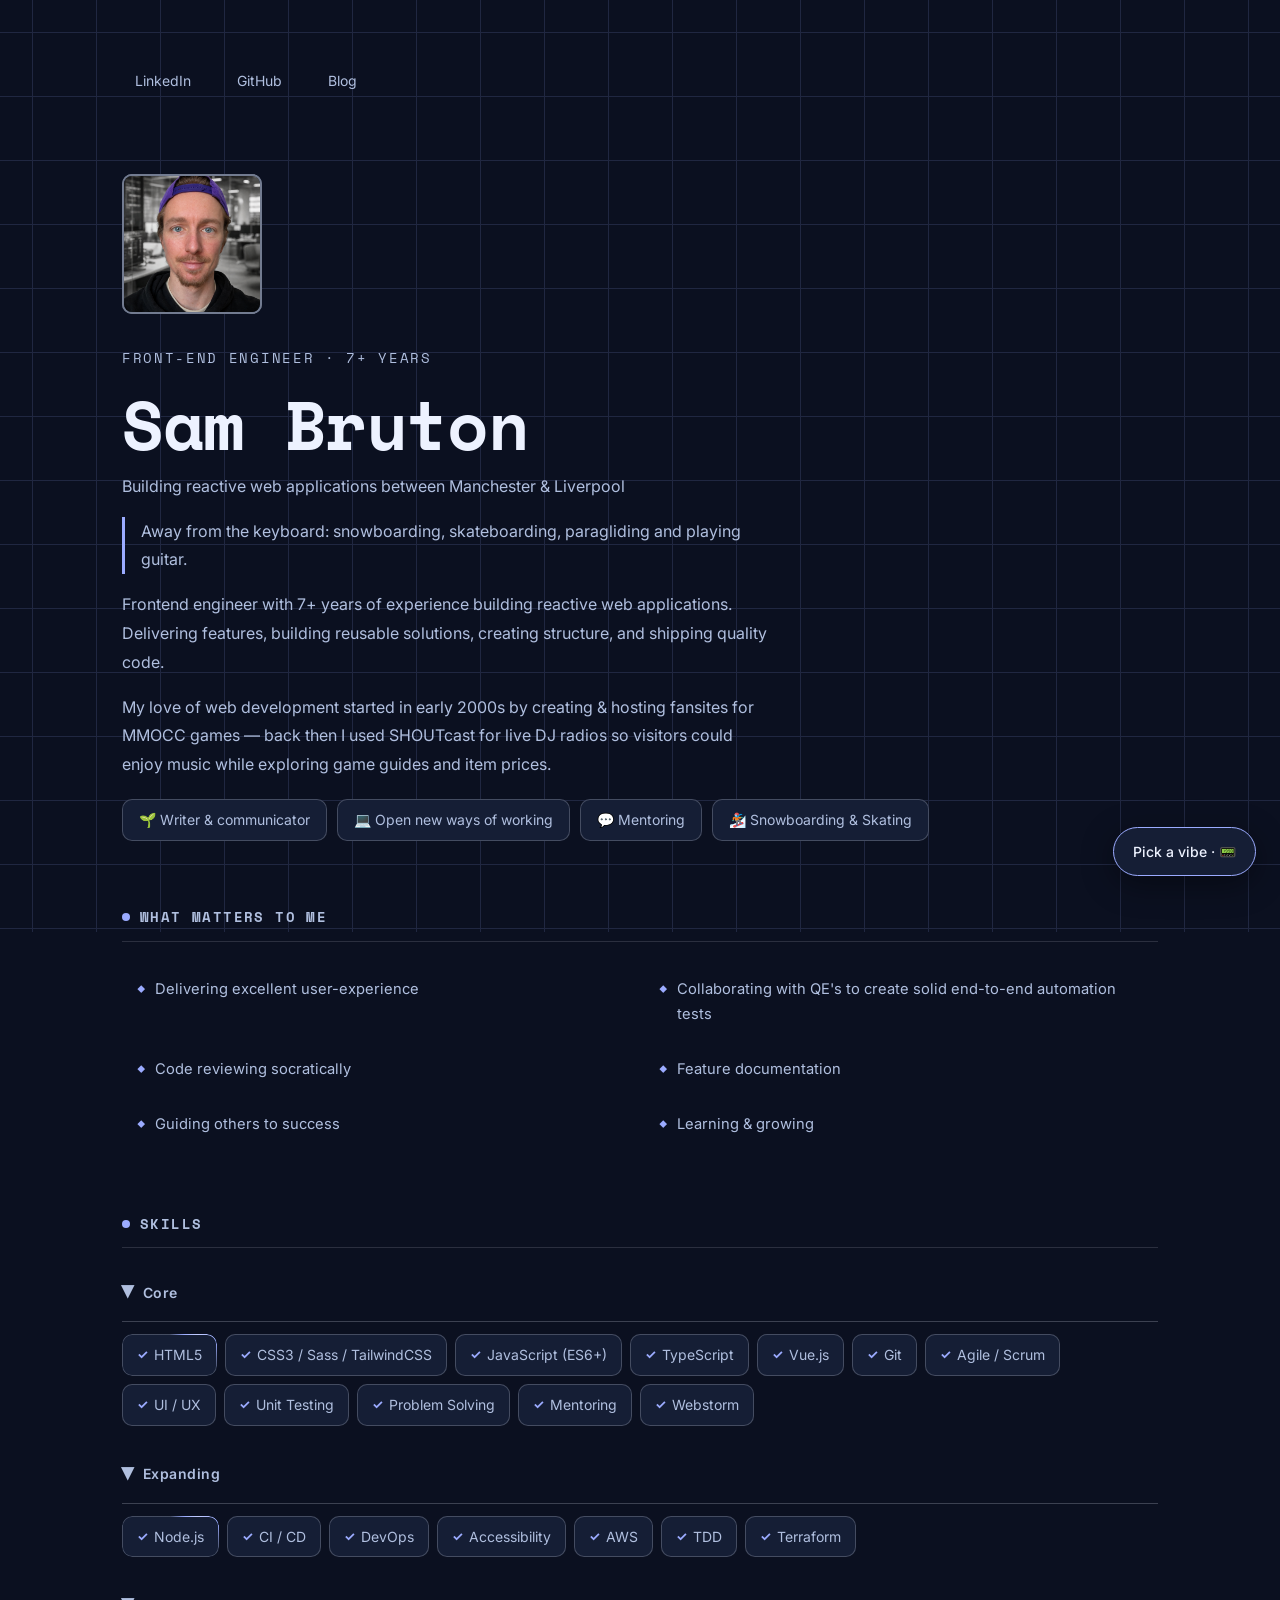
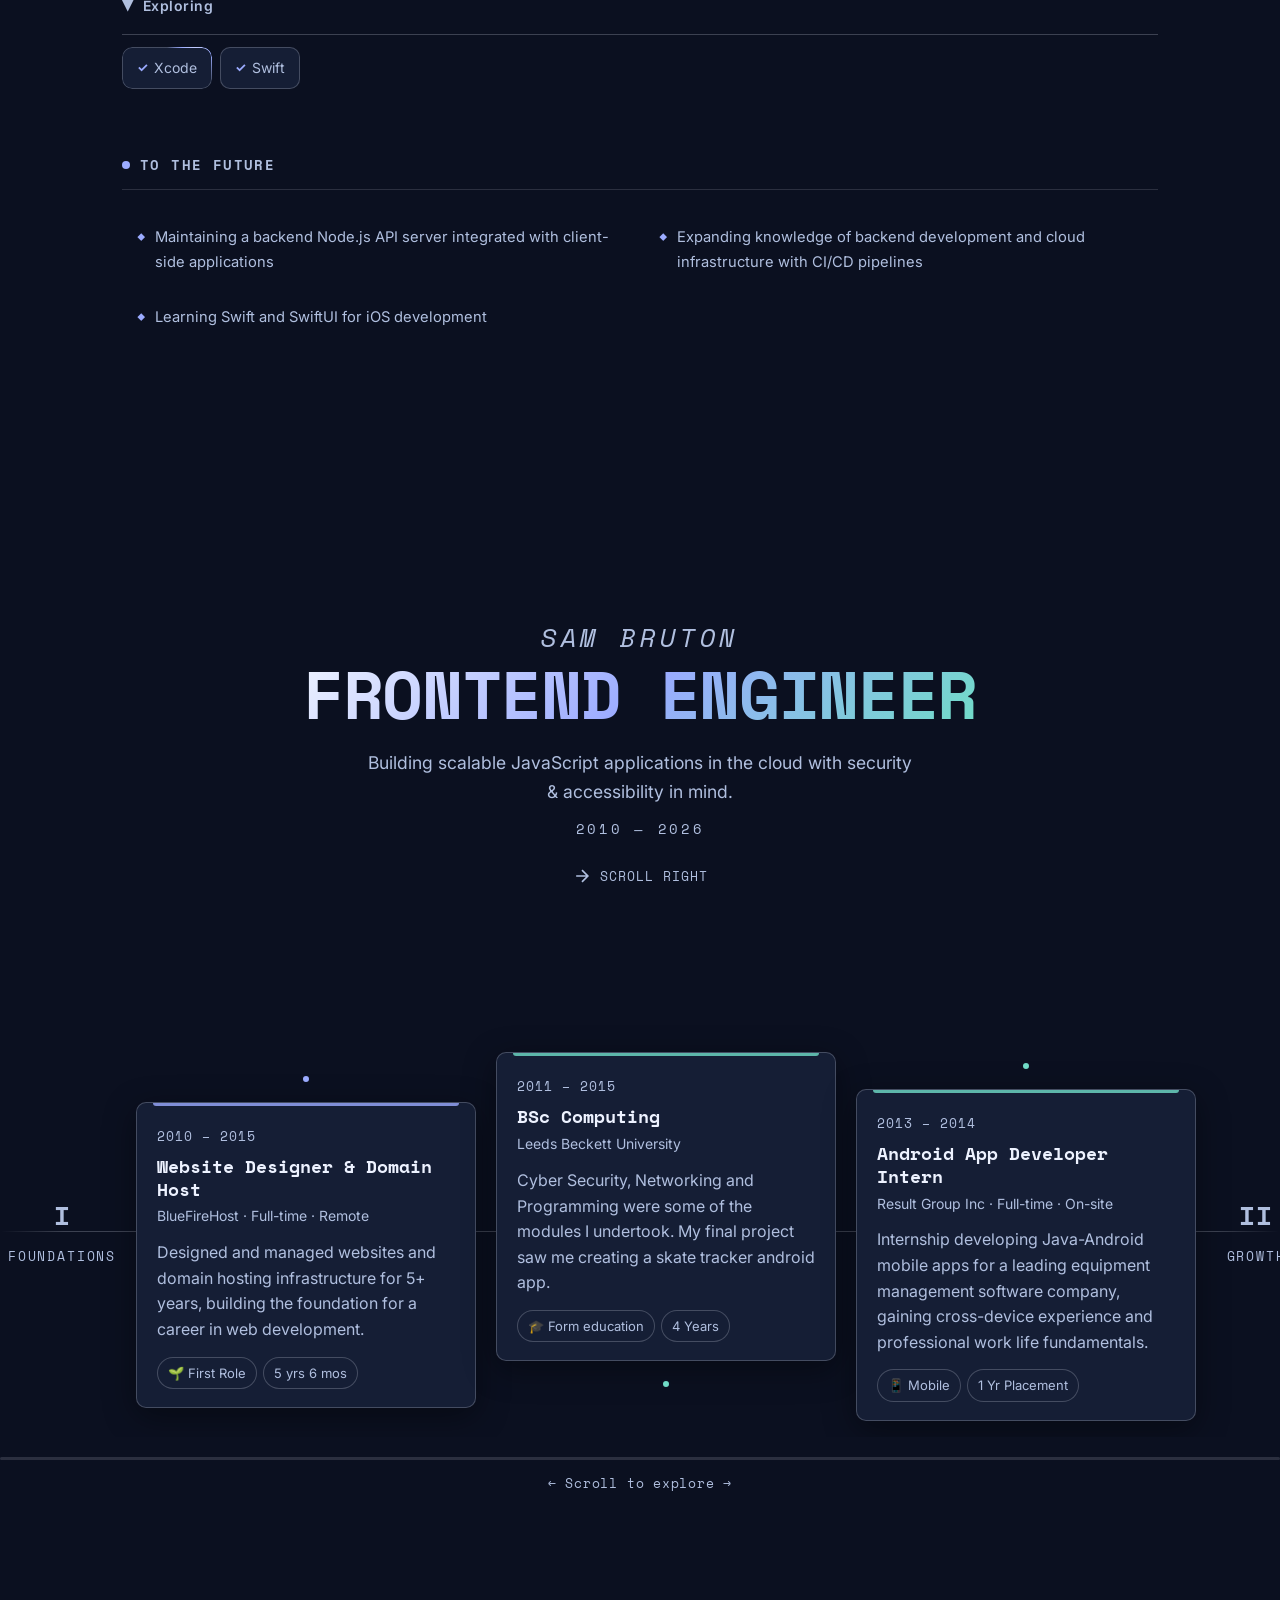
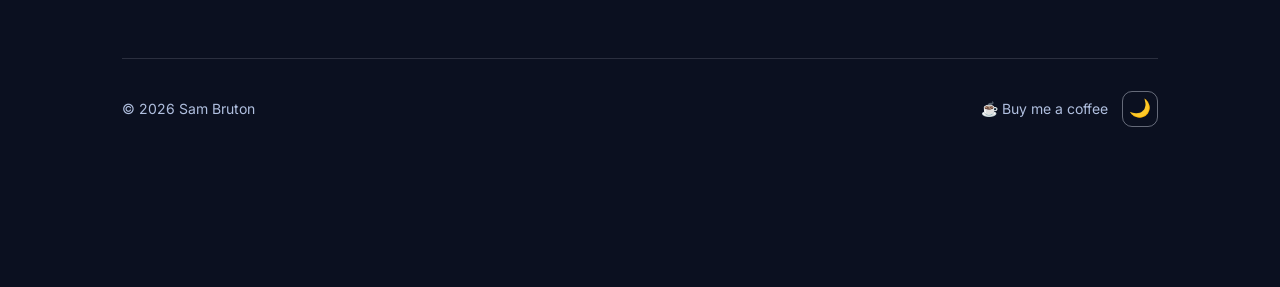
==== index.html @ e71abb91 "Add responsive snowboard photo to boards theme introduction" ====
<!doctype html>
<html lang="en" data-interest="tech" data-theme="dark">

<head>
	<meta charset="utf-8" />
	<meta name="viewport" content="width=device-width, initial-scale=1" />
	<meta name="description" content="Sam Bruton — Front-End Engineer Portfolio" />
	<title>Sam Bruton — Front-End Engineer</title>


	<link rel="icon" href="./assets/favicon.ico" />
	<!-- Small synchronous configuration applies validated preferences before paint. -->
	<script src="./assets/themes/config.js"></script>
	<link rel="stylesheet" href="./assets/main.css" />
	<link rel="stylesheet" href="./assets/themes/themes.css" />
</head>

<body>
	<div class="theme-atmosphere" aria-hidden="true"></div>

	<div class="container">

		<!-- Header -->
		<header class="site-header reveal">
			<nav class="header-links">
				<a href="https://www.linkedin.com/in/sam-bruton/" target="_blank">LinkedIn</a>
				<a href="https://github.com/Sambuxc" target="_blank">GitHub</a>
				<a href="https://www.thefrontendist.com" target="_blank">Blog</a>
			</nav>
		</header>

		<!-- Hero / Profile -->
		<section class="hero-section reveal">
			<div class="hero-copy">
			<div class="profile-photo-wrapper" data-theme-parallax>
				<img
					class="profile-photo profile-photo--colour"
					src="assets/sam-bruton-frontend-engineer-profile-photo.png"
					alt="Profile of Sam Bruton FE Engineer"
				/>
				<img class="profile-photo profile-photo--greyscale" aria-label="Sam Bruton profile photo"
					src="assets/sam-bruton-frontend-engineer-profile-photo-greyscale.png" alt="" />
			</div>

			<span class="hero-kicker">Front-End Engineer · 7+ Years</span>
			<h1>Sam Bruton</h1>
			<p class="subtitle">Building reactive web applications between Manchester & Liverpool</p>
			<p class="personal-intro">Away from the keyboard: snowboarding, skateboarding, paragliding and playing guitar.</p>

			<p>
				Frontend engineer with 7+ years of experience building reactive web applications.<br>
				Delivering features, building reusable solutions, creating structure, and shipping quality code.
			</p>

			<p>
				My love of web development started in early 2000s by creating & hosting fansites for MMOCC games — back then I used SHOUTcast
				for live DJ radios so visitors could enjoy music while exploring game guides and item prices.
			</p>

			<ul class="highlights reveal-stagger">
				<li
					class="reveal"
					aria-label="Hosting technical demos of features I've built"
					title="Hosting technical demos of features I've built"
				>
					🌱 Writer &amp; communicator
				</li>
				<li
					class="reveal"
					aria-label="Kanban, Sprint, Agile and Retrospective methodologies"
					title="Kanban, Sprint, Agile and Retrospective methodologies"
				>
					💻 Open new ways of working
				</li>
				<li
					class="reveal"
					aria-label="helping others getting started with web development"
					title="helping others getting started with web development"
				>
					💬 Mentoring
				</li>
				<li
					class="reveal"
					aria-label="Making life fun by Snowboarding and skating"
					title="Making life fun by Snowboarding and skating"
				>
					🏂 Snowboarding & Skating
				</li>
			</ul>
			</div>
			<figure class="interest-photo" hidden>
				<img class="interest-photo-image" alt="" decoding="async" loading="lazy" />
			</figure>
		</section>

		<!-- What Matters -->
		<section class="reveal">
			<div class="section-label">What Matters to Me</div>
			<ul class="values-list">
				<li>Delivering excellent user-experience</li>
				<li>Collaborating with QE's to create solid end-to-end automation tests</li>
				<li>Code reviewing socratically</li>
				<li>Feature documentation</li>
				<li>Guiding others to success</li>
				<li>Learning &amp; growing</li>
			</ul>
		</section>

		<!-- Skills -->
		<section class="reveal">
			<div class="section-label">Skills</div>

			<details class="skills-group" open>
				<summary class="skills-group-label">Core</summary>
				<ul class="skills-tags">
					<li>HTML5</li>
					<li>CSS3 / Sass / TailwindCSS</li>
					<li>JavaScript (ES6+)</li>
					<li>TypeScript</li>
					<li>Vue.js</li>
					<li>Git</li>
					<li>Agile / Scrum</li>
					<li>UI / UX</li>
					<li>Unit Testing</li>
					<li>Problem Solving</li>
					<li>Mentoring</li>
					<li>Webstorm</li>
				</ul>
			</details>

			<details class="skills-group" open>
				<summary class="skills-group-label">Expanding</summary>
				<ul class="skills-tags">
					<li>Node.js</li>
					<li>CI / CD</li>
					<li>DevOps</li>
					<li>Accessibility</li>
					<li>AWS</li>
					<li>TDD</li>
					<li>Terraform</li>
				</ul>
			</details>

			<details class="skills-group" open>
				<summary class="skills-group-label">Exploring</summary>
				<ul class="skills-tags">
					<li>Xcode</li>
					<li>Swift</li>
				</ul>
			</details>
		</section>

		<!-- To the Future -->
		<section class="reveal">
			<div class="section-label">To the Future</div>
			<ul class="values-list">
				<li>Maintaining a backend Node.js API server integrated with client-side applications</li>
				<li>Expanding knowledge of backend development and cloud infrastructure with CI/CD pipelines</li>
				<li>Learning Swift and SwiftUI for iOS development</li>
			</ul>
		</section>
	</div>

	<!-- ═══════════════════════════════════════════════
		     Horizontal Career Timeline
		     ═══════════════════════════════════════════════ -->
	<section class="timeline-section reveal">
		<div class="hero-content">
			<h1>
				<span class="hero-sm">Sam Bruton</span>
				<span class="hero-lg">Frontend Engineer</span>
			</h1>
			<p class="hero-sub">Building scalable JavaScript applications in the cloud with security & accessibility in mind.</p>
			<p class="hero-dates">2010 — 2026</p>
			<div class="scroll-cue" aria-hidden="true">
				<svg width="24" height="24" viewBox="0 0 24 24" fill="none" stroke="currentColor" stroke-width="2">
					<path d="M5 12h14M12 5l7 7-7 7"></path>
				</svg>
				<span>Scroll right</span>
			</div>
		</div>

		<div class="timeline-track" id="timelineTrack" tabindex="0" role="region" aria-label="Career timeline">

			<!-- Era I — Foundations -->
			<div class="era-divider">
				<span class="era-numeral">I</span>
				<span class="era-title">Foundations</span>
			</div>

			<article class="timeline-card reveal" style="--card-accent: var(--color-accent-freelance)">
				<div class="card-date">2010 – 2015</div>
				<h3>Website Designer & Domain Host</h3>
				<p class="card-company">BlueFireHost · Full-time · Remote</p>
				<p class="card-desc">Designed and managed websites and domain hosting infrastructure for 5+ years, building
					the foundation for a career in web development.</p>
				<div class="card-pills">
					<span class="card-pill">🌱 First Role</span>
					<span class="card-pill">5 yrs 6 mos</span>
				</div>
			</article>

			<article class="timeline-card reveal" style="--card-accent: var(--color-accent-product)">
				<div class="card-date">2011 – 2015</div>
				<h3>BSc Computing</h3>
				<p class="card-company">Leeds Beckett University</p>
				<p class="card-desc">Cyber Security, Networking and Programming were some of the modules I undertook. My final project
				saw me creating a skate tracker android app.</p>
				<div class="card-pills">
					<span class="card-pill">🎓 Form education</span>
					<span class="card-pill">4 Years</span>
				</div>
			</article>

			<article class="timeline-card reveal" style="--card-accent: var(--color-accent-intern)">
				<div class="card-date">2013 – 2014</div>
				<h3>Android App Developer Intern</h3>
				<p class="card-company">Result Group Inc · Full-time · On-site</p>
				<p class="card-desc">Internship developing Java-Android mobile apps for a leading equipment management software company,
					gaining cross-device experience and professional work life fundamentals.</p>
				<div class="card-pills">
					<span class="card-pill">📱 Mobile</span>
					<span class="card-pill">1 Yr Placement</span>
				</div>
			</article>

			<!-- Era II — Growth -->
			<div class="era-divider">
				<span class="era-numeral">II</span>
				<span class="era-title">Growth</span>
			</div>

			<article class="timeline-card reveal" style="--card-accent: var(--color-accent-freelance)">
				<div class="card-date">2017 – 2020</div>
				<h3>Freelance Web Developer</h3>
				<p class="card-company">Upwork · Full-time · Remote</p>
				<p class="card-desc">3+ years freelancing across diverse client projects, honing problem-solving skills and
					delivering production-ready solutions independently.</p>
				<div class="card-pills">
					<span class="card-pill">🚀 Independent</span>
					<span class="card-pill">3 yrs 1 mo</span>
				</div>
			</article>

			<article class="timeline-card reveal" style="--card-accent: var(--color-accent-freelance)">
				<div class="card-date">2021</div>
				<h3>Front-End WordPress Specialist</h3>
				<p class="card-company">Pure Organic CBD & Golf · Full-time · Hybrid</p>
				<p class="card-desc">Built and maintained WordPress front-ends for e-commerce brands, focusing on performance
					and user experience.</p>
				<div class="card-pills">
					<span class="card-pill">🛒 E-commerce</span>
					<span class="card-pill">5 mos</span>
				</div>
			</article>

			<!-- Era III — Specialisation -->
			<div class="era-divider">
				<span class="era-numeral">III</span>
				<span class="era-title">Specialisation</span>
			</div>

			<article class="timeline-card reveal" style="--card-accent: var(--color-accent-agency)">
				<div class="card-date">2021 – 2022</div>
				<h3>WordPress Specialist</h3>
				<p class="card-company">Blaze Media · Full-time · Liverpool · On-site</p>
				<p class="card-desc">Agency environment delivering WordPress solutions for diverse clients, sharpening
					deadline-driven development and client communication.</p>
				<div class="card-pills">
					<span class="card-pill">🏢 Agency</span>
					<span class="card-pill">8 mos</span>
				</div>
			</article>

			<article class="timeline-card reveal" style="--card-accent: var(--color-accent-agency)">
				<div class="card-date">2022 – 2023</div>
				<h3>Front-End Developer</h3>
				<p class="card-company">Underexposed · Full-time · Hybrid</p>
				<p class="card-desc">Shopify theming and brand development. Built custom storefronts with a focus on unique
					brand identity and conversion-optimised user flows.</p>
				<div class="card-pills">
					<span class="card-pill">🎨 Shopify</span>
					<span class="card-pill">1 yr 1 mo</span>
				</div>
			</article>

			<article class="timeline-card reveal" style="--card-accent: var(--color-accent-mentor)">
				<div class="card-date">2022 – 2024</div>
				<h3>Web Development Mentor</h3>
				<p class="card-company">OpenClassrooms · Part-time · Remote</p>
				<p class="card-desc">Guided aspiring developers through structured curricula, conducting code reviews and
					helping students build portfolio-ready projects.</p>
				<div class="card-pills">
					<span class="card-pill">🎓 Mentor</span>
					<span class="card-pill">1 yr 10 mos</span>
				</div>
			</article>

			<article class="timeline-card reveal" style="--card-accent: var(--color-accent-mentor)">
				<div class="card-date">2023</div>
				<h3>Inspiring Mentor</h3>
				<p class="card-company">Catch22 · Part-time · Remote</p>
				<p class="card-desc">Short-term mentoring programme helping underrepresented groups start their journey in
					tech and web development.</p>
				<div class="card-pills">
					<span class="card-pill">💬 Community</span>
					<span class="card-pill">2 mos</span>
				</div>
			</article>

			<article class="timeline-card reveal" style="--card-accent: var(--color-accent-agency)">
				<div class="card-date">2023</div>
				<h3>Front-End Shopify Specialist</h3>
				<p class="card-company">Squashed Pixel (Shopify Agency) · Full-time · Remote</p>
				<p class="card-desc">Delivered pixel-perfect Shopify themes and custom sections for agency clients, working to
					tight briefs and sprint cycles.</p>
				<div class="card-pills">
					<span class="card-pill">🏢 Agency</span>
					<span class="card-pill">4 mos</span>
				</div>
			</article>

			<!-- Era IV — Current -->
			<div class="era-divider">
				<span class="era-numeral">IV</span>
				<span class="era-title">Current</span>
			</div>

			<article class="timeline-card reveal" style="--card-accent: var(--color-accent-product)">
				<div class="card-date">2024 – Present</div>
				<h3>Front-End Engineer</h3>
				<p class="card-company">CAVU · Full-time · Manchester Area · Remote</p>
				<p class="card-desc">Building reactive web applications for a travel-tech company. Delivering features,
					crafting reusable component systems, and shipping quality code in an agile product team.</p>
				<div class="card-pills">
					<span class="card-pill">⭐ Current</span>
					<span class="card-pill">🚀 Product</span>
					<span class="card-pill">Vue.js</span>
				</div>
			</article>

		</div>

		<!-- Scroll Progress Bar -->
		<div class="timeline-progress">
			<div class="timeline-progress-fill" id="timelineProgressFill"></div>
		</div>
		<div class="timeline-scroll-hint" id="scrollHint">
			← Scroll to explore →
		</div>
	</section>

	<div class="container">

		<!-- Footer -->
		<footer class="site-footer reveal">
			<p>&copy; 2026 Sam Bruton</p>
			<div class="footer-actions">
				<a href="http://www.buymeacoffee.com/sambruton" target="_blank">☕ Buy me a coffee</a>
				<button class="theme-toggle" id="themeToggle" type="button" aria-label="Toggle colour scheme">
					<span id="themeIcon">🌙</span>
				</button>
			</div>
		</footer>

	</div>

	<script src="./assets/main.js" defer></script>
	<script src="./assets/themes/controller.js" defer></script>

</body>

</html>
---- assets/main.css ----
/* ═══════════════════════════════════════════════════════════
   Sam Bruton — Portfolio
   Inspired by Perplexity Space Race Timeline UX
   ═══════════════════════════════════════════════════════════ */

/* ── Fonts ── */
@import url('https://fonts.googleapis.com/css2?family=Instrument+Serif:ital@0;1&family=Inter:wght@400;500;600;700&family=Space+Mono:wght@400;700&display=swap');

/* ── Design Tokens (Dark — default) ── */
:root {
	/* backgrounds */
	--color-bg: #0b0c0f;
	--color-surface: #16171b;
	--color-surface-raised: #1a1b1f;

	/* borders */
	--color-border: rgba(255, 255, 255, .08);
	--color-border-subtle: rgba(255, 255, 255, .06);
	--color-border-medium: rgba(255, 255, 255, .12);
	--color-border-strong: rgba(255, 255, 255, .18);
	--color-border-hover: rgba(255, 255, 255, .28);

	/* text */
	--color-text-primary: rgba(255, 255, 255, .92);
	--color-text-heading: #e8e8e8;
	--color-text-secondary: rgba(255, 255, 255, .72);
	--color-text-muted: rgba(255, 255, 255, .55);
	--color-text-faint: rgba(255, 255, 255, .35);
	--color-text-disabled: rgba(255, 255, 255, .22);
	--color-text-white: #fff;
	--color-text-link: rgba(255, 255, 255, .78);

	/* accents — category colours for timeline cards */
	--color-accent: #7b8ef5;
	--color-accent-product: #8b5cf6;
	--color-accent-agency: #3b82f6;
	--color-accent-mentor: #f59e0b;
	--color-accent-freelance: #10b981;
	--color-accent-intern: #ec4899;
	--color-accent-default: #6366f1;

	/* cards */
	--card-bg: rgba(255, 255, 255, .03);
	--card-bg-hover: rgba(255, 255, 255, .06);
	--card-border: rgba(255, 255, 255, .08);
	--card-radius: 14px;
	--card-shadow: 0 8px 32px rgba(0, 0, 0, .4);
	--card-shadow-hover: 0 16px 48px rgba(0, 0, 0, .5);

	/* layout */
	--max-width: 1100px;
	--section-gap: 64px;

	/* fonts */
	--font-display: 'Instrument Serif', Georgia, serif;
	--font-serif: 'Instrument Serif', Georgia, 'Times New Roman', serif;
	--font-sans: 'Inter', -apple-system, BlinkMacSystemFont, 'Segoe UI', Roboto, Helvetica, Arial, sans-serif;
	--font-mono: 'Space Mono', ui-monospace, SFMono-Regular, Menlo, Monaco, Consolas, 'Courier New', monospace;

	/* misc */
	--transition-fast: 0.2s ease;
	--transition-medium: 0.4s ease;
	--transition-slow: 0.6s ease;
}

/* ── Design Tokens (Light) ── */
[data-theme="light"] {
	--color-bg: #f5f5f7;
	--color-surface: #ffffff;
	--color-surface-raised: #f0f0f2;

	--color-border: rgba(0, 0, 0, .08);
	--color-border-subtle: rgba(0, 0, 0, .05);
	--color-border-medium: rgba(0, 0, 0, .12);
	--color-border-strong: rgba(0, 0, 0, .18);
	--color-border-hover: rgba(0, 0, 0, .28);

	--color-text-primary: rgba(0, 0, 0, .88);
	--color-text-heading: #1a1a1a;
	--color-text-secondary: rgba(0, 0, 0, .65);
	--color-text-muted: rgba(0, 0, 0, .45);
	--color-text-faint: rgba(0, 0, 0, .28);
	--color-text-disabled: rgba(0, 0, 0, .18);
	--color-text-white: #1d1d1f;
	--color-text-link: rgba(0, 0, 0, .65);

	--color-accent: #5a6ae6;
	--color-accent-product: #7c3aed;
	--color-accent-agency: #2563eb;
	--color-accent-mentor: #d97706;
	--color-accent-freelance: #059669;
	--color-accent-intern: #db2777;
	--color-accent-default: #4f46e5;

	--card-bg: rgba(0, 0, 0, .02);
	--card-bg-hover: rgba(0, 0, 0, .04);
	--card-border: rgba(0, 0, 0, .08);
	--card-shadow: 0 8px 32px rgba(0, 0, 0, .06);
	--card-shadow-hover: 0 16px 48px rgba(0, 0, 0, .1);
}


/* ═══════════════════════════════════
   Reset & Base
   ═══════════════════════════════════ */

*,
*::before,
*::after {
	box-sizing: border-box;
	margin: 0;
	padding: 0;
}

html {
	scroll-behavior: smooth;
}


/* ── Animated Background ── */
@keyframes bg-drift {
	0% {
		background-position: 0% 0%, 100% 100%, 50% 50%;
	}

	33% {
		background-position: 100% 50%, 0% 0%, 100% 0%;
	}

	66% {
		background-position: 50% 100%, 50% 50%, 0% 100%;
	}

	100% {
		background-position: 0% 0%, 100% 100%, 50% 50%;
	}
}

body {
	font-family: var(--font-sans);
	color: var(--color-text-primary);
	line-height: 1.7;
	-webkit-font-smoothing: antialiased;
	-moz-osx-font-smoothing: grayscale;
	overflow-x: hidden;
	background:
		radial-gradient(900px 600px at 15% 20%, rgba(123, 142, 245, .07), transparent 60%),
		radial-gradient(700px 500px at 85% 60%, rgba(139, 92, 246, .05), transparent 55%),
		radial-gradient(800px 600px at 50% 90%, rgba(99, 102, 241, .04), transparent 60%),
		var(--color-bg);
	background-size: 200% 200%, 200% 200%, 200% 200%, 100% 100%;
	animation: bg-drift 40s ease-in-out infinite;
}

[data-theme="light"] body {
	background:
		radial-gradient(900px 600px at 15% 20%, rgba(90, 106, 230, .06), transparent 60%),
		radial-gradient(700px 500px at 85% 60%, rgba(124, 58, 237, .04), transparent 55%),
		radial-gradient(800px 600px at 50% 90%, rgba(79, 70, 229, .03), transparent 60%),
		var(--color-bg);
	background-size: 200% 200%, 200% 200%, 200% 200%, 100% 100%;
	animation: bg-drift 40s ease-in-out infinite;
}


/* ═══════════════════════════════════
   Layout
   ═══════════════════════════════════ */

.container {
	max-width: var(--max-width);
	margin: 0 auto;
	padding: 60px 32px 80px;
}


/* ═══════════════════════════════════
   Header / Logo
   ═══════════════════════════════════ */

.site-header {
	display: flex;
	align-items: center;
	justify-content: space-between;
	margin-bottom: 72px;
}

.site-header a {
	text-decoration: none;
}

.site-header img {
	display: block;
	width: 56px;
	height: 56px;
}

.header-links {
	display: flex;
	gap: 20px;
	align-items: center;
}

.header-links a {
	color: var(--color-text-muted);
	font-size: 0.875rem;
	text-decoration: none;
	padding: 8px 12px;
	border-radius: 10px;
	border: 1px solid transparent;
	transition: color var(--transition-fast), background var(--transition-fast), border-color var(--transition-fast);
}

.header-links a:hover {
	color: var(--color-text-white);
	background: var(--card-bg-hover);
	border-color: var(--color-border);
}


/* ═══════════════════════════════════
   Profile / Hero
   ═══════════════════════════════════ */

.profile-photo-wrapper {
	position: relative;
	width: 140px;
	height: 140px;
	margin-bottom: 32px;
}

.profile-photo {
	object-fit: cover;
	width: 140px;
	height: 140px;
	border-radius: 50%;
	background: var(--color-surface-raised);
	border: 2px solid var(--color-border-strong);
	display: block;
	position: absolute;
	top: 0;
	left: 0;
}

.profile-photo--greyscale {
	z-index: 2;
	transition: opacity var(--transition-medium);
}

.profile-photo--colour {
	z-index: 1;
}

.profile-photo-wrapper:hover .profile-photo--greyscale {
	opacity: 0;
}

@media (hover: none) {
	.profile-photo--greyscale {
		display: none;
	}
}

/* ── Serif Hero Typography ── */
.hero-section h1 {
	font-family: var(--font-serif);
	font-size: clamp(2.4rem, 5vw, 3.2rem);
	font-weight: 700;
	color: var(--color-text-white);
	line-height: 1.15;
	margin-bottom: 8px;
	letter-spacing: -0.02em;
}

.hero-kicker {
	font-family: var(--font-mono);
	font-size: 0.75rem;
	color: var(--color-text-muted);
	text-transform: uppercase;
	letter-spacing: 0.12em;
	margin-bottom: 16px;
	display: block;
}

.subtitle {
	font-size: 1.125rem;
	color: var(--color-text-muted);
	margin-bottom: 24px;
	font-family: var(--font-sans);
}

.hero-section p {
	color: var(--color-text-secondary);
	font-size: 1rem;
	margin-bottom: 16px;
	max-width: 65ch;
	line-height: 1.8;
}

.hero-section small {
	color: var(--color-text-muted);
	font-size: 0.85rem;
}


/* ── Highlights list ── */
.highlights {
	list-style: none;
	display: flex;
	flex-wrap: wrap;
	gap: 10px;
	margin-top: 20px;
}

.highlights li {
	background: var(--card-bg);
	border: 1px solid var(--card-border);
	border-radius: 8px;
	padding: 8px 16px;
	font-size: 0.85rem;
	color: var(--color-text-secondary);
	transition: border-color var(--transition-fast), background var(--transition-fast);
}

.highlights li:hover {
	border-color: var(--color-border-medium);
	background: var(--card-bg-hover);
}


/* ═══════════════════════════════════
   Section Styles
   ═══════════════════════════════════ */

section {
	margin-bottom: var(--section-gap);
}

.section-label {
	font-family: var(--font-mono);
	font-size: 0.72rem;
	font-weight: 600;
	text-transform: uppercase;
	letter-spacing: 0.1em;
	color: var(--color-text-muted);
	margin-bottom: 24px;
	padding-bottom: 12px;
	border-bottom: 1px solid var(--color-border-subtle);
	display: flex;
	align-items: center;
	gap: 10px;
}

.section-label::before {
	content: '';
	width: 8px;
	height: 8px;
	border-radius: 50%;
	background: var(--color-accent);
	flex-shrink: 0;
}


/* ═══════════════════════════════════
   Values / What Matters
   ═══════════════════════════════════ */

.values-list {
	list-style: none;
	display: grid;
	grid-template-columns: 1fr 1fr;
	gap: 8px;
}

.values-list li {
	display: flex;
	align-items: flex-start;
	gap: 10px;
	padding: 10px 14px;
	font-size: 0.92rem;
	color: var(--color-text-secondary);
	border-radius: 10px;
	border: 1px solid transparent;
	transition: border-color var(--transition-fast), background var(--transition-fast);
}

.values-list li:hover {
	border-color: var(--color-border);
	background: var(--card-bg);
}

.values-list li::before {
	content: '◆';
	font-size: 0.5rem;
	color: var(--color-accent);
	margin-top: 6px;
	flex-shrink: 0;
}


/* ═══════════════════════════════════
   Skills — Grouped with Accordions
   ═══════════════════════════════════ */

.skills-group {
	margin-bottom: 28px;
}

.skills-group:last-child {
	margin-bottom: 0;
}

.skills-group-label {
	font-size: 0.8rem;
	font-weight: 600;
	color: var(--color-text-muted);
	letter-spacing: 0.04em;
	margin-bottom: 12px;
	padding-bottom: 8px;
	border-bottom: 1px solid var(--color-border);
	cursor: pointer;
	list-style: none;
	display: flex;
	align-items: center;
	gap: 8px;
	transition: color var(--transition-fast);
}

.skills-group-label:hover {
	color: var(--color-text-secondary);
}

.skills-group-label::-webkit-details-marker {
	display: none;
}

.skills-group-label::before {
	content: '▸';
	font-size: 1.5rem;
	transition: transform var(--transition-fast);
}

.skills-group[open]>.skills-group-label::before {
	transform: rotate(90deg);
}

.skills-tags {
	list-style: none;
	display: flex;
	flex-wrap: wrap;
	gap: 8px;
}

.skills-tags li {
	background: var(--card-bg);
	border: 1px solid var(--card-border);
	border-radius: 8px;
	padding: 8px 14px;
	font-size: 0.85rem;
	color: var(--color-text-secondary);
	display: flex;
	align-items: center;
	gap: 6px;
	transition: border-color var(--transition-fast), background var(--transition-fast), transform var(--transition-fast);
}

.skills-tags li:hover {
	border-color: var(--color-border-hover);
	background: var(--card-bg-hover);
	transform: translateY(-1px);
}

.skills-tags li::before {
	content: '✓';
	color: var(--color-accent);
	font-weight: 700;
	font-size: 0.8rem;
}


/* ── Shiny border – first skill in each group ── */
@keyframes shiny-border-spin {
	0% {
		--shiny-angle: 0deg;
	}

	100% {
		--shiny-angle: 360deg;
	}
}

@property --shiny-angle {
	syntax: '<angle>';
	initial-value: 0deg;
	inherits: false;
}

.skills-tags li:first-child {
	position: relative;
	border: none;
	padding: 9px 15px;
	z-index: 0;
	overflow: hidden;
	border-radius: 9px;
}

.skills-tags li:first-child::after {
	content: '';
	position: absolute;
	inset: 0;
	border-radius: 9px;
	padding: 1px;
	background: conic-gradient(from var(--shiny-angle),
			var(--color-border-medium) 0%,
			var(--color-accent) 10%,
			color-mix(in srgb, var(--color-accent) 60%, #fff) 15%,
			var(--color-accent) 20%,
			var(--color-border-medium) 30%,
			var(--color-border-medium) 100%);
	-webkit-mask:
		linear-gradient(#fff 0 0) content-box,
		linear-gradient(#fff 0 0);
	-webkit-mask-composite: xor;
	mask:
		linear-gradient(#fff 0 0) content-box,
		linear-gradient(#fff 0 0);
	mask-composite: exclude;
	z-index: -1;
	animation: shiny-border-spin 4s linear infinite;
}

.skills-tags li:first-child:hover {
	background: var(--card-bg-hover);
}


/* ═══════════════════════════════════
   Horizontal Career Timeline
   ═══════════════════════════════════ */

.timeline-section {
	position: relative;
	margin-bottom: var(--section-gap);
	overflow: hidden;
}


/* ═══════════════════════════════════
   Hero Content Panel (inside timeline)
   ═══════════════════════════════════ */

/* Staggered entrance keyframes — pure CSS, no JS needed */
@keyframes hero-fade-up {
	from {
		opacity: 0;
		transform: translateY(30px);
	}

	to {
		opacity: 1;
		transform: translateY(0);
	}
}

@keyframes float-right {

	0%,
	100% {
		transform: translateX(0);
	}

	50% {
		transform: translateX(8px);
	}
}

@keyframes pulse-fade {

	0%,
	100% {
		opacity: 0.5;
	}

	50% {
		opacity: 1;
	}
}

.hero-content {
	display: flex;
	flex-direction: column;
	align-items: center;
	justify-content: center;
	text-align: center;
	min-height: 60vh;
	padding: 60px 32px;
	position: relative;
}

/* All hero children start invisible, animate in with stagger */
.hero-content>* {
	opacity: 0;
	animation: hero-fade-up 1.2s cubic-bezier(0.16, 1, 0.3, 1) forwards;
}

.hero-content>*:nth-child(1) {
	animation-delay: 0.3s;
}

/* h1 */
.hero-content>*:nth-child(2) {
	animation-delay: 0.7s;
}

/* hero-sub */
.hero-content>*:nth-child(3) {
	animation-delay: 0.9s;
}

/* hero-dates */
.hero-content>*:nth-child(4) {
	animation-delay: 1.2s;
}

/* scroll-cue */

/* Hero H1 — container */
.hero-content h1 {
	margin: 0 0 20px;
	line-height: 1.1;
	display: flex;
	flex-direction: column;
	gap: 8px;
}

/* Small line — italic serif ("Sam Bruton") */
.hero-sm {
	font-family: var(--font-display);
	font-style: italic;
	font-size: clamp(1.2rem, 3vw, 1.6rem);
	font-weight: 400;
	letter-spacing: 0.15em;
	color: var(--color-text-secondary);
	text-transform: uppercase;
}

/* Large line — gradient text ("FRONTEND ENGINEER...") */
.hero-lg {
	font-family: var(--font-sans);
	font-size: clamp(2rem, 5.5vw, 4.2rem);
	font-weight: 700;
	letter-spacing: -0.02em;
	line-height: 1.05;
	text-transform: uppercase;
	background: linear-gradient(135deg, var(--color-text-primary) 0%, var(--color-accent) 50%, var(--color-accent-product) 100%);
	-webkit-background-clip: text;
	background-clip: text;
	-webkit-text-fill-color: transparent;
}

/* Subtitle */
.hero-sub {
	font-family: var(--font-sans);
	font-size: clamp(0.9rem, 1.8vw, 1.1rem);
	color: var(--color-text-muted);
	max-width: 50ch;
	line-height: 1.6;
	margin: 0 0 12px;
}

/* Date range */
.hero-dates {
	font-family: var(--font-mono);
	font-size: 0.85rem;
	color: var(--color-text-faint);
	letter-spacing: 0.2em;
	margin: 0 0 24px;
}

/* Scroll cue */
.scroll-cue {
	display: inline-flex;
	align-items: center;
	gap: 8px;
	font-family: var(--font-mono);
	font-size: 0.75rem;
	color: var(--color-text-faint);
	letter-spacing: 0.08em;
	text-transform: uppercase;
	animation: hero-fade-up 1.2s cubic-bezier(0.16, 1, 0.3, 1) 1.2s forwards,
		pulse-fade 3s ease-in-out 2.5s infinite;
	opacity: 0;
}

.scroll-cue svg {
	width: 20px;
	height: 20px;
	animation: float-right 2s ease-in-out 2.5s infinite;
	stroke: var(--color-text-faint);
}

.timeline-header {
	display: flex;
	align-items: center;
	justify-content: space-between;
	margin-bottom: 28px;
}

.timeline-range {
	font-family: var(--font-mono);
	font-size: 0.75rem;
	color: var(--color-text-faint);
	letter-spacing: 0.06em;
}

/* The scrollable track */
.timeline-track {
	display: flex;
	gap: 20px;
	overflow-x: auto;
	overflow-y: visible;
	padding: 40px 8px 40px;
	-webkit-overflow-scrolling: touch;
	position: relative;

	/* hide scrollbar but keep functionality */
	scrollbar-width: none;
	-ms-overflow-style: none;
}

.timeline-track::-webkit-scrollbar {
	display: none;
}

/* Decorative timeline line */
.timeline-track::before {
	content: '';
	position: absolute;
	top: 50%;
	left: 0;
	right: 0;
	height: 1px;
	background: linear-gradient(90deg,
			transparent 0%,
			var(--color-border-medium) 5%,
			var(--color-border-medium) 95%,
			transparent 100%);
	pointer-events: none;
}


/* ── Era Dividers ── */
.era-divider {
	display: flex;
	flex-direction: column;
	align-items: center;
	justify-content: center;
	gap: 8px;
	min-width: 80px;
	flex-shrink: 0;
	position: relative;
	z-index: 2;
}

.era-numeral {
	font-family: var(--font-serif);
	font-size: 1.6rem;
	font-weight: 700;
	color: var(--color-text-faint);
	letter-spacing: 0.04em;
}

.era-title {
	font-family: var(--font-mono);
	font-size: 0.65rem;
	text-transform: uppercase;
	letter-spacing: 0.14em;
	color: var(--color-text-faint);
	white-space: nowrap;
}


/* ── Timeline Cards ── */
.timeline-card {
	position: relative;
	min-width: 300px;
	max-width: 340px;
	flex-shrink: 0;
	padding: 22px 20px 18px;
	border-radius: var(--card-radius);
	border: 1px solid var(--card-border);
	background: var(--card-bg);
	backdrop-filter: blur(12px);
	box-shadow: var(--card-shadow);
	transition:
		transform var(--transition-medium),
		box-shadow var(--transition-medium),
		border-color var(--transition-fast);
	z-index: 1;

	/* Staggered vertical positioning */
	align-self: center;
}

/* Alternate card positions for visual rhythm */
.timeline-card:nth-child(odd) {
	transform: translateY(-24px);
}

.timeline-card:nth-child(even) {
	transform: translateY(24px);
}

/* Colour-coded top border accent */
.timeline-card::before {
	content: '';
	position: absolute;
	top: 0;
	left: 16px;
	right: 16px;
	height: 3px;
	border-radius: 0 0 3px 3px;
	background: var(--card-accent, var(--color-accent-default));
	opacity: 0.8;
	transition: opacity var(--transition-fast);
}

/* Connector dot to the timeline line */
.timeline-card::after {
	content: '';
	position: absolute;
	width: 10px;
	height: 10px;
	border-radius: 50%;
	background: var(--card-accent, var(--color-accent-default));
	border: 2px solid var(--color-bg);
	left: 50%;
	transform: translateX(-50%);
	z-index: 3;
}

.timeline-card:nth-child(odd)::after {
	bottom: -29px;
}

.timeline-card:nth-child(even)::after {
	top: -29px;
}

/* Hover lift */
.timeline-card:hover {
	border-color: var(--color-border-strong);
	box-shadow: var(--card-shadow-hover);
}

.timeline-card:nth-child(odd):hover {
	transform: translateY(-30px);
}

.timeline-card:nth-child(even):hover {
	transform: translateY(18px);
}

/* Card content */
.card-date {
	font-family: var(--font-mono);
	font-size: 0.7rem;
	color: var(--color-text-faint);
	letter-spacing: 0.08em;
	text-transform: uppercase;
	margin-bottom: 8px;
}

.timeline-card h3 {
	font-family: var(--font-serif);
	font-size: 1.1rem;
	font-weight: 600;
	color: var(--color-text-heading);
	margin-bottom: 4px;
	line-height: 1.3;
}

.card-company {
	font-size: 0.85rem;
	color: var(--color-text-muted);
	margin-bottom: 12px;
}

.card-desc {
	font-size: 0.82rem;
	color: var(--color-text-secondary);
	line-height: 1.6;
	margin-bottom: 14px;
}

.card-pills {
	display: flex;
	flex-wrap: wrap;
	gap: 6px;
}

.card-pill {
	font-size: 0.7rem;
	padding: 4px 10px;
	border-radius: 999px;
	border: 1px solid var(--color-border);
	background: var(--card-bg);
	color: var(--color-text-secondary);
	white-space: nowrap;
}


/* ── Scroll Progress Bar ── */
.timeline-progress {
	margin-top: 20px;
	height: 3px;
	background: var(--color-border-subtle);
	border-radius: 999px;
	overflow: hidden;
}

.timeline-progress-fill {
	height: 100%;
	width: 0%;
	border-radius: 999px;
	background: linear-gradient(90deg, var(--color-accent-freelance), var(--color-accent-agency), var(--color-accent-product), var(--color-accent));
	transition: width 0.15s ease-out;
}

/* Scroll hint arrows */
.timeline-scroll-hint {
	display: flex;
	align-items: center;
	justify-content: center;
	gap: 8px;
	margin-top: 12px;
	font-family: var(--font-mono);
	font-size: 0.7rem;
	color: var(--color-text-faint);
	letter-spacing: 0.06em;
	opacity: 1;
	transition: opacity var(--transition-medium);
}

.timeline-scroll-hint.hidden {
	opacity: 0;
}


/* ═══════════════════════════════════
   Footer
   ═══════════════════════════════════ */

.site-footer {
	margin-top: 40px;
	padding-top: 32px;
	border-top: 1px solid var(--color-border-subtle);
	display: flex;
	align-items: center;
	justify-content: space-between;
	flex-wrap: wrap;
	gap: 12px;
}

.site-footer p {
	color: var(--color-text-disabled);
	font-size: 0.8rem;
	margin: 0;
}

.site-footer a {
	color: var(--color-text-muted);
	font-size: 0.8rem;
	text-decoration: none;
	transition: color var(--transition-fast);
}

.site-footer a:hover {
	color: var(--color-text-white);
}

.footer-actions {
	display: flex;
	align-items: center;
	gap: 14px;
}


/* ═══════════════════════════════════
   Theme Toggle
   ═══════════════════════════════════ */

.theme-toggle {
	background: none;
	border: 1px solid var(--color-border-strong);
	border-radius: 10px;
	width: 36px;
	height: 36px;
	display: flex;
	align-items: center;
	justify-content: center;
	cursor: pointer;
	color: var(--color-text-muted);
	font-size: 1.1rem;
	transition: color var(--transition-fast), border-color var(--transition-fast), background var(--transition-fast);
	padding: 0;
	line-height: 1;
}

.theme-toggle:hover {
	color: var(--color-text-white);
	border-color: var(--color-border-hover);
	background: var(--card-bg-hover);
}


/* ═══════════════════════════════════
   Entrance Animations
   ═══════════════════════════════════ */

.reveal {
	opacity: 0;
	transform: translateY(18px);
	transition: opacity var(--transition-slow), transform var(--transition-slow);
	cursor: crosshair;
}

.reveal.on {
	opacity: 1;
	transform: translateY(0);
}

/* Staggered delays for children */
.reveal-stagger>*:nth-child(1) {
	transition-delay: 0s;
}

.reveal-stagger>*:nth-child(2) {
	transition-delay: 0.08s;
}

.reveal-stagger>*:nth-child(3) {
	transition-delay: 0.16s;
}

.reveal-stagger>*:nth-child(4) {
	transition-delay: 0.24s;
}

.reveal-stagger>*:nth-child(5) {
	transition-delay: 0.32s;
}

.reveal-stagger>*:nth-child(6) {
	transition-delay: 0.4s;
}

.reveal-stagger>*:nth-child(7) {
	transition-delay: 0.48s;
}

.reveal-stagger>*:nth-child(8) {
	transition-delay: 0.56s;
}

.reveal-stagger>*:nth-child(9) {
	transition-delay: 0.64s;
}

.reveal-stagger>*:nth-child(10) {
	transition-delay: 0.72s;
}

/* Timeline cards slide in from the right */
.timeline-card.reveal {
	opacity: 0;
	transform: translateX(30px) translateY(var(--card-offset, 0px));
}

.timeline-card.reveal.on {
	opacity: 1;
}

.timeline-card.reveal.on:nth-child(odd) {
	transform: translateX(0) translateY(-24px);
}

.timeline-card.reveal.on:nth-child(even) {
	transform: translateX(0) translateY(24px);
}


/* ═══════════════════════════════════
   Responsive
   ═══════════════════════════════════ */

@media (max-width: 768px) {
	.container {
		padding: 40px 20px 60px;
	}

	.hero-section h1 {
		font-size: 2rem;
	}

	.values-list {
		grid-template-columns: 1fr;
	}

	/* Timeline goes vertical on mobile */
	.timeline-track {
		flex-direction: column;
		overflow-x: visible;
		padding: 20px 0;
		gap: 16px;
	}

	.timeline-track::before {
		top: 0;
		bottom: 0;
		left: 20px;
		right: auto;
		width: 1px;
		height: auto;
		background: linear-gradient(180deg,
				transparent 0%,
				var(--color-border-medium) 5%,
				var(--color-border-medium) 95%,
				transparent 100%);
	}

	.timeline-card {
		min-width: unset;
		max-width: unset;
		width: 100%;
		margin-left: 40px;
	}

	.timeline-card:nth-child(odd),
	.timeline-card:nth-child(even) {
		transform: translateY(0);
	}

	.timeline-card:nth-child(odd):hover,
	.timeline-card:nth-child(even):hover {
		transform: translateY(-4px);
	}

	.timeline-card::after {
		left: -29px;
		top: 50%;
		bottom: auto;
		transform: translateY(-50%);
	}

	.timeline-card:nth-child(odd)::after,
	.timeline-card:nth-child(even)::after {
		top: 50%;
		bottom: auto;
		left: -29px;
		transform: translateY(-50%);
	}

	.era-divider {
		flex-direction: row;
		min-width: unset;
		margin-left: 40px;
		gap: 12px;
	}

	.timeline-scroll-hint {
		display: none;
	}

	.timeline-card.reveal.on:nth-child(odd),
	.timeline-card.reveal.on:nth-child(even) {
		transform: translateX(0) translateY(0);
	}

	.timeline-card.reveal {
		transform: translateX(20px) translateY(0);
	}
}

@media (max-width: 480px) {
	.container {
		padding: 32px 16px 48px;
	}

	.hero-section h1 {
		font-size: 1.75rem;
	}

	.site-header {
		flex-wrap: wrap;
		gap: 16px;
	}

	.skills-tags {
		gap: 6px;
	}

	.skills-tags li {
		font-size: 0.8rem;
		padding: 6px 10px;
	}

	.timeline-card {
		margin-left: 32px;
		padding: 16px 14px 14px;
	}

	.highlights li {
		font-size: 0.8rem;
		padding: 6px 12px;
	}
}


/* ═══════════════════════════════════
   Print
   ═══════════════════════════════════ */

@media print {
	body {
		background: #fff;
		color: #111;
		animation: none;
	}

	.site-header,
	.theme-toggle,
	.timeline-progress,
	.timeline-scroll-hint {
		display: none;
	}

	.timeline-track {
		flex-direction: column;
		overflow: visible;
		gap: 12px;
	}

	.timeline-card {
		min-width: unset;
		max-width: unset;
		transform: none !important;
		border: 1px solid #ddd;
		box-shadow: none;
		background: #fff;
	}

	section,
	.highlights li,
	.skills-tags li {
		border-color: #ddd;
		background: #fff;
		box-shadow: none;
	}
}
---- assets/themes/themes.css ----
/* Theme geometry + shared components. All editable palettes and motion live in config.js. */
:root {
	--interest-duration: 220ms;
	--interest-easing: ease-out;
	--interest-lift: -2px;
	--interest-tilt: 0deg;
	--interest-scale: 1;
	--interest-reveal-x: 0px;
	--interest-reveal-y: 12px;
	--interest-pattern: none;
	--interest-pattern-size: auto;
}
html[data-interest] {
	--card-border: color-mix(in srgb, var(--color-text-primary) 22%, transparent);
	--color-border: var(--card-border);
	--color-border-subtle: color-mix(in srgb, var(--color-text-primary) 14%, transparent);
	--color-border-medium: var(--card-border);
	--color-border-strong: color-mix(in srgb, var(--color-text-primary) 40%, transparent);
	--color-border-hover: var(--color-accent);
	--transition-fast: var(--interest-duration) var(--interest-easing);
	--transition-medium: var(--interest-duration) var(--interest-easing);
	--transition-slow: var(--interest-duration) var(--interest-easing);
}
html[data-interest] body {
	background: var(--color-bg);
	animation: none;
	isolation: isolate;
}
.theme-atmosphere {
	position: fixed;
	inset: -32px;
	z-index: -1;
	pointer-events: none;
	background-image: var(--interest-pattern);
	background-size: var(--interest-pattern-size);
	opacity: 0.15;
}
[data-interest="boards"] {
	--interest-pattern: repeating-linear-gradient(125deg, transparent 0 78px, var(--color-accent) 79px 80px, transparent 81px 160px);
}
[data-interest="paragliding"] {
	--interest-pattern: radial-gradient(ellipse at 20% 15%, var(--color-accent), transparent 55%), radial-gradient(ellipse at 85% 70%, var(--color-accent-product), transparent 60%);
}
[data-interest="tech"] {
	--interest-pattern: linear-gradient(var(--color-accent) 1px, transparent 1px), linear-gradient(90deg, var(--color-accent) 1px, transparent 1px);
	--interest-pattern-size: 64px 64px;
}
[data-interest="music"] {
	--interest-pattern: repeating-linear-gradient(0deg, transparent 0 47px, var(--color-accent) 48px 49px, transparent 50px 96px);
}
[data-interest="boards"] .hero-section h1 { font-weight: 700; text-transform: uppercase; letter-spacing: -0.045em; }
[data-interest="music"] .hero-section h1 { font-style: italic; }
[data-interest] .hero-section h1 { font-size: clamp(2.5rem, 6vw, 4.25rem); overflow-wrap: anywhere; }
[data-interest] .hero-lg { font-family: var(--font-display); }
[data-interest] .profile-photo { border-radius: var(--card-radius); }
.personal-intro { border-left: 3px solid var(--color-accent); padding-left: 1rem; }
[data-interest] .highlights li,
[data-interest] .skills-tags li,
[data-interest] .values-list li { border-radius: var(--card-radius); }
/* Remove endless background effects: theme motion is triggered by interaction. */
[data-interest] .skills-tags li:first-child::after { animation: none; border-radius: inherit; }
[data-interest] .scroll-cue { animation: none; opacity: 1; }
[data-interest] .scroll-cue svg { animation: none; }
[data-interest] .hero-content > * { opacity: 1; animation: none; }
[data-interest] .highlights li,
[data-interest] .skills-tags li,
[data-interest] .values-list li,
[data-interest] .timeline-card,
[data-interest] .profile-photo-wrapper,
[data-interest] .header-links a {
	transition: translate var(--transition-medium), rotate var(--transition-medium), scale var(--transition-medium),
		background-color var(--transition-fast), border-color var(--transition-fast), box-shadow var(--transition-fast),
		opacity var(--transition-slow), transform var(--transition-slow);
}
/* Individual transforms compose with the existing reveal/timeline offsets. */
@media (hover: hover) and (prefers-reduced-motion: no-preference) {
	[data-interest] .highlights li:hover,
	[data-interest] .skills-tags li:hover,
	[data-interest] .values-list li:hover,
	[data-interest] .timeline-card:hover,
	[data-interest] .header-links a:hover {
		translate: 0 var(--interest-lift);
		rotate: var(--interest-tilt);
		scale: var(--interest-scale);
		border-color: var(--color-accent);
	}
	[data-interest] .skills-tags li:hover { transform: none; }
	[data-interest="tech"] .timeline-card:hover { box-shadow: 0 0 0 1px var(--color-accent), var(--card-shadow); }
	[data-interest="boards"] .timeline-card:hover { box-shadow: 5px 5px 0 var(--color-accent); }
}
/* Progressive enhancement: content stays visible if scripting/observers fail. */
html:not(.reveal-ready) .reveal { opacity: 1; transform: none; }
.reveal-ready .reveal:not(.on) { transform: translate(var(--interest-reveal-x), var(--interest-reveal-y)); }
[data-interest] .card-desc { font-size: 1rem; }
[data-interest] :is(.card-company, .hero-kicker, .skills-group-label, .section-label, .skills-tags li, .highlights li, .site-footer p, .site-footer a) { font-size: 0.875rem; }
[data-interest] :is(.card-date, .card-pill, .era-title, .timeline-scroll-hint, .scroll-cue) { font-size: 0.8125rem; }
[data-interest] :is(a, button, input, summary, [tabindex]):focus-visible {
	outline: 3px solid var(--color-accent);
	outline-offset: 4px;
}
.interest-trigger {
	position: fixed;
	right: 1.5rem;
	bottom: 1.5rem;
	z-index: 20;
	max-width: calc(100vw - 3rem);
	border: 1px solid var(--color-accent);
	border-radius: 999px;
	padding: 0.8rem 1.2rem;
	min-height: 48px;
	background: var(--color-surface);
	color: var(--color-text-primary);
	box-shadow: var(--card-shadow);
	font: 500 0.875rem/1.5 var(--font-sans);
	cursor: pointer;
}
.interest-trigger:hover { background: var(--color-surface-raised); }
.interest-panel {
	position: fixed;
	inset: auto 1.5rem 5.75rem auto;
	margin: 0;
	width: 22rem;
	max-width: calc(100vw - 3rem);
	max-height: calc(100dvh - 7rem);
	overflow-y: auto;
	overscroll-behavior: contain;
	padding: 1.25rem;
	border: 1px solid var(--color-border-strong);
	border-radius: 18px;
	background: var(--color-surface);
	color: var(--color-text-primary);
	box-shadow: var(--card-shadow);
	z-index: 21;
}
.interest-panel:not([open]) { display: none; }
.interest-panel-heading { display: flex; align-items: center; justify-content: space-between; gap: 0.5rem; margin-bottom: 1rem; }
.interest-panel h2 { font: 600 1.125rem/1.4 var(--font-sans); }
.interest-close {
	flex-shrink: 0;
	width: 44px;
	height: 44px;
	border: 1px solid var(--color-border-strong);
	border-radius: 50%;
	font: 1.5rem/1 var(--font-sans);
	background: transparent;
	color: inherit;
	cursor: pointer;
}
.interest-close:hover { background: var(--color-surface-raised); }
.interest-form fieldset { border: 0; min-width: 0; }
.interest-form legend { margin-bottom: 0.6rem; font-size: 0.875rem; color: var(--color-text-muted); }
.interest-options { display: grid; gap: 0.5rem; }
.interest-option {
	display: grid;
	grid-template-columns: 1rem 2rem minmax(0, 1fr);
	gap: 0.65rem;
	align-items: center;
	padding: 0.75rem;
	border: 1px solid var(--color-border-strong);
	border-radius: 10px;
	cursor: pointer;
}
.interest-option:has(input:checked) { background: var(--color-surface-raised); border-color: var(--color-accent); }
.interest-option:has(input:focus-visible) { outline: 3px solid var(--color-accent); outline-offset: 2px; }
.interest-option strong { display: block; font-size: 0.875rem; line-height: 1.4; }
.interest-option strong + span { display: block; margin-top: 0.2rem; font-size: 0.875rem; color: var(--color-text-muted); line-height: 1.4; }
.interest-symbol { color: var(--color-accent); font: 1.2rem/1.4 var(--font-mono); text-align: center; }
.interest-form input { accent-color: var(--color-accent); width: 1rem; height: 1rem; }
.interest-form .scheme-options { margin-top: 1rem; padding-top: 0.5rem; }
.scheme-options label { display: inline-flex; align-items: center; gap: 0.5rem; min-height: 44px; padding: 0.5rem 1rem 0.5rem 0; font-size: 0.875rem; cursor: pointer; }
.site-footer { padding-bottom: 5rem; }
@media (max-width: 768px) {
	.interest-trigger { right: 1rem; bottom: max(1rem, env(safe-area-inset-bottom)); max-width: calc(100vw - 2rem); }
	.interest-panel {
		inset: 0 0 0 auto;
		width: min(24rem, 92vw);
		max-width: 100vw;
		height: 100%;
		height: 100dvh;
		max-height: 100dvh;
		border-radius: 18px 0 0 18px;
		padding: max(1rem, env(safe-area-inset-top)) max(1rem, env(safe-area-inset-right)) max(1rem, env(safe-area-inset-bottom)) 1rem;
	}
	.interest-panel[open] { animation: interest-slide-in var(--interest-duration) ease-out; }
	.interest-panel::backdrop { background: rgb(0 0 0 / 0.55); }
	/* Account for the left timeline gutter instead of clipping card content. */
	[data-interest] .timeline-card { width: calc(100% - 56px); margin-left: 40px; }
	.timeline-progress, .scroll-cue { display: none; }
	.header-links { flex-wrap: wrap; gap: 0.25rem; }
	.site-header { flex-wrap: wrap; gap: 1rem; }
	.interest-option { gap: 0.45rem; padding: 0.6rem; }
}
@keyframes interest-slide-in { from { transform: translateX(100%); } to { transform: translateX(0); } }
@media (prefers-reduced-motion: reduce) {
	html { scroll-behavior: auto; }
	*, *::before, *::after { animation: none !important; transition: none !important; scroll-behavior: auto !important; }
	[data-interest] .reveal { opacity: 1; transform: none !important; }
	[data-interest] :is(.theme-atmosphere, .profile-photo-wrapper, .timeline-card, .skills-tags li, .values-list li, .highlights li, .header-links a) { translate: none !important; rotate: none !important; scale: none !important; }
}
@media print {
	.interest-trigger, .interest-panel, .theme-atmosphere { display: none !important; }
	[data-interest] body { background: white; color: black; }
	[data-interest] .reveal { opacity: 1; transform: none !important; }
	[data-interest] :is(p, h1, h2, h3, span, li, a, summary, .section-label) { color: black; -webkit-text-fill-color: currentColor; }
	[data-interest] .timeline-card { width: auto; margin-left: 0; translate: none; rotate: none; scale: none; break-inside: avoid; }
}

/* A full-frame action photo gives the boards introduction its own silhouette. */
.hero-copy { min-width: 0; }
.interest-photo[hidden] { display: none; }
.interest-photo {
	margin: 2rem 0 0;
	min-width: 0;
	border: 1px solid var(--color-accent);
	border-radius: var(--card-radius);
	background: var(--color-surface);
	box-shadow: 8px 8px 0 var(--color-accent);
	transition: rotate var(--transition-medium), box-shadow var(--transition-medium);
}
.interest-photo-image {
	display: block;
	width: 100%;
	height: auto;
	border-radius: inherit;
}
@media (min-width: 901px) {
	.hero-section.has-interest-photo {
		display: grid;
		grid-template-columns: minmax(0, 1.1fr) minmax(0, 1fr);
		align-items: center;
		gap: clamp(2rem, 4vw, 3.5rem);
	}
	.interest-photo { margin: 0 8px 0 0; }
}
@media (max-width: 900px) {
	.interest-photo { margin-right: 8px; }
}
@media (hover: hover) and (prefers-reduced-motion: no-preference) {
	[data-interest="boards"] .interest-photo:hover { rotate: -1deg; box-shadow: 12px 12px 0 var(--color-accent); }
}
@media print {
	.interest-photo { display: none; }
	.hero-section.has-interest-photo { display: block; }
}
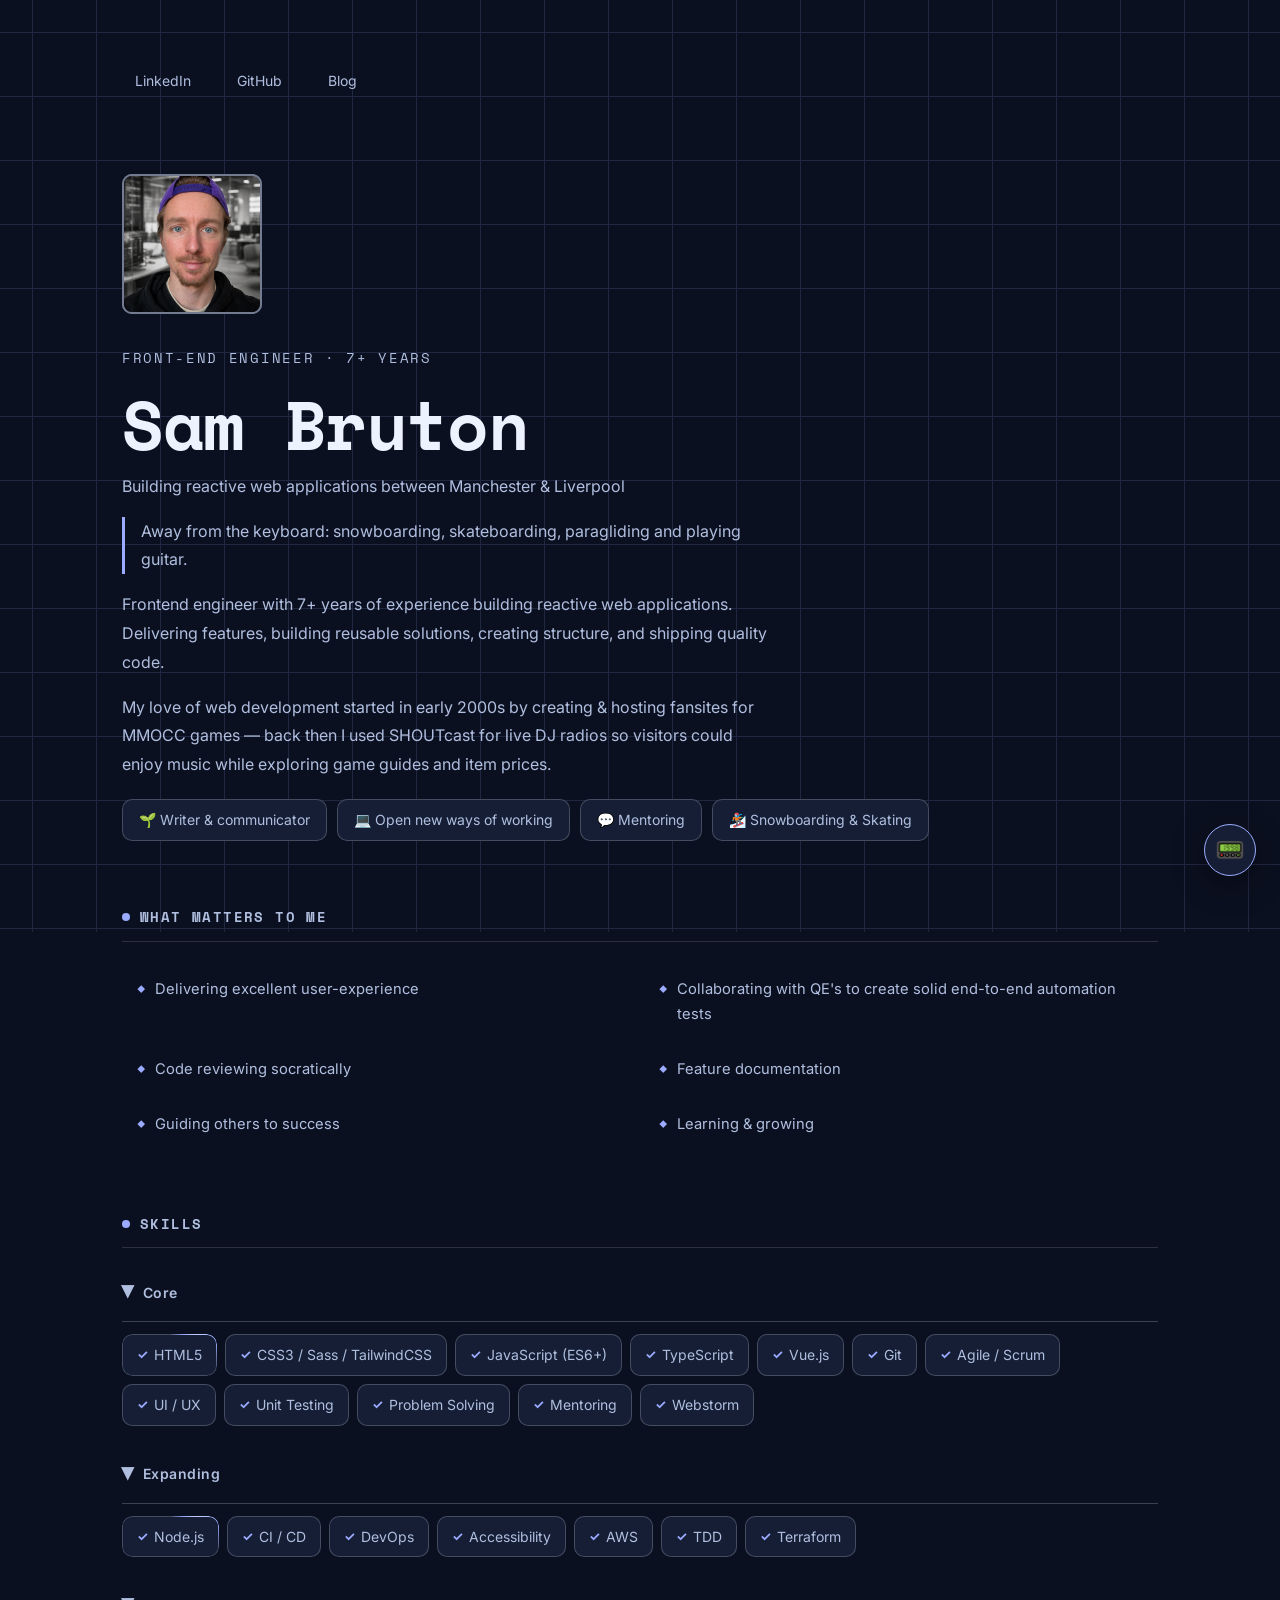
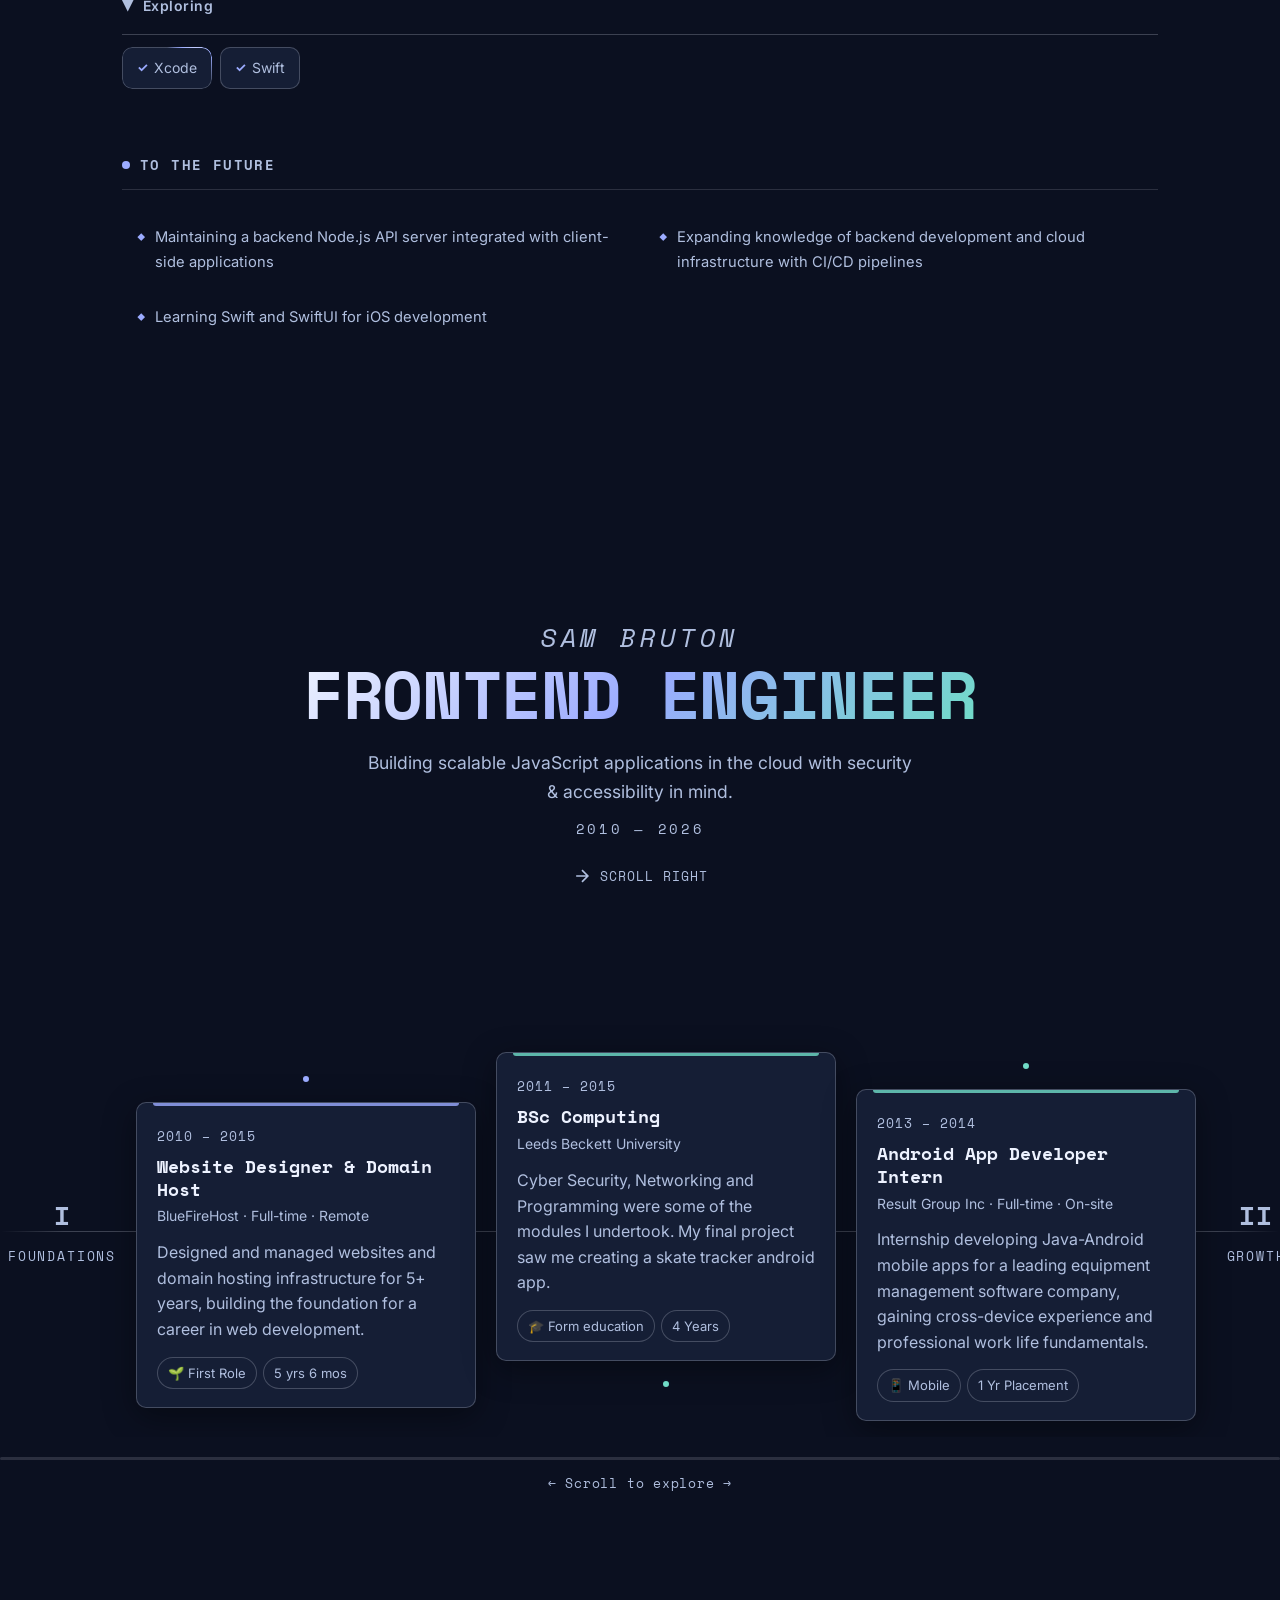
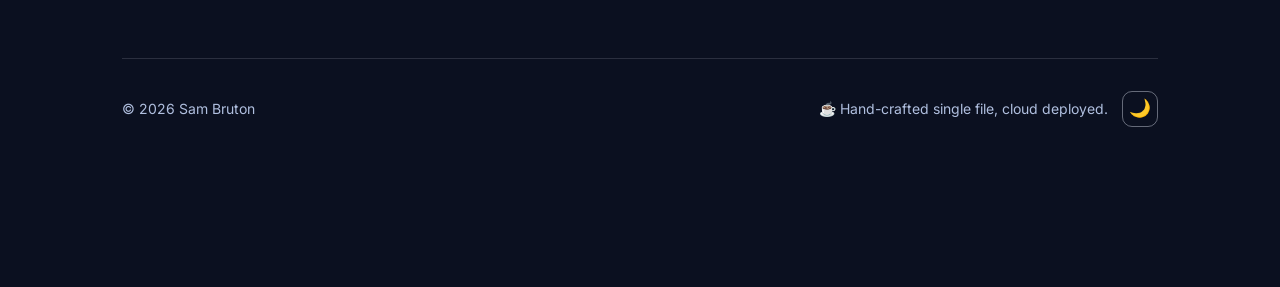
==== commit 166279cc: "updates footer content" ====
--- a/index.html
+++ b/index.html
@@ -356,7 +356,7 @@
 		<footer class="site-footer reveal">
 			<p>&copy; 2026 Sam Bruton</p>
 			<div class="footer-actions">
-				<a href="http://www.buymeacoffee.com/sambruton" target="_blank">☕ Buy me a coffee</a>
+				<p>☕ Hand-crafted single file, cloud deployed.</p>
 				<button class="theme-toggle" id="themeToggle" type="button" aria-label="Toggle colour scheme">
 					<span id="themeIcon">🌙</span>
 				</button>
--- a/assets/themes/themes.css
+++ b/assets/themes/themes.css
@@ -106,12 +106,15 @@
 	max-width: calc(100vw - 3rem);
 	border: 1px solid var(--color-accent);
 	border-radius: 999px;
-	padding: 0.8rem 1.2rem;
-	min-height: 48px;
+	padding: 0;
+	width: 52px;
+	height: 52px;
+	display: grid;
+	place-items: center;
 	background: var(--color-surface);
 	color: var(--color-text-primary);
 	box-shadow: var(--card-shadow);
-	font: 500 0.875rem/1.5 var(--font-sans);
+	font: 1.5rem/1 var(--font-sans);
 	cursor: pointer;
 }
 .interest-trigger:hover { background: var(--color-surface-raised); }
@@ -119,13 +122,15 @@
 	position: fixed;
 	inset: auto 1.5rem 5.75rem auto;
 	margin: 0;
-	width: 22rem;
+	width: 18rem;
 	max-width: calc(100vw - 3rem);
 	max-height: calc(100dvh - 7rem);
 	overflow-y: auto;
 	overscroll-behavior: contain;
-	padding: 1.25rem;
-	border: 1px solid var(--color-border-strong);
+	padding: 0.65rem;
+	min-height: 48px;
+	font-size: 0.875rem;
+	border: 1px solid transparent;
 	border-radius: 18px;
 	background: var(--color-surface);
 	color: var(--color-text-primary);
@@ -133,7 +138,7 @@
 	z-index: 21;
 }
 .interest-panel:not([open]) { display: none; }
-.interest-panel-heading { display: flex; align-items: center; justify-content: space-between; gap: 0.5rem; margin-bottom: 1rem; }
+.interest-panel-heading { display: flex; align-items: center; justify-content: space-between; gap: 0.5rem; margin-bottom: 0.5rem; }
 .interest-panel h2 { font: 600 1.125rem/1.4 var(--font-sans); }
 .interest-close {
 	flex-shrink: 0;
@@ -152,7 +157,8 @@
 .interest-options { display: grid; gap: 0.5rem; }
 .interest-option {
 	display: grid;
-	grid-template-columns: 1rem 2rem minmax(0, 1fr);
+	position: relative;
+	grid-template-columns: 2rem minmax(0, 1fr);
 	gap: 0.65rem;
 	align-items: center;
 	padding: 0.75rem;
@@ -162,9 +168,20 @@
 }
 .interest-option:has(input:checked) { background: var(--color-surface-raised); border-color: var(--color-accent); }
 .interest-option:has(input:focus-visible) { outline: 3px solid var(--color-accent); outline-offset: 2px; }
-.interest-option strong { display: block; font-size: 0.875rem; line-height: 1.4; }
-.interest-option strong + span { display: block; margin-top: 0.2rem; font-size: 0.875rem; color: var(--color-text-muted); line-height: 1.4; }
-.interest-symbol { color: var(--color-accent); font: 1.2rem/1.4 var(--font-mono); text-align: center; }
+.interest-option:hover { background: var(--color-surface-raised); }
+.interest-visually-hidden,
+.interest-option input {
+	position: absolute;
+	width: 1px;
+	height: 1px;
+	padding: 0;
+	margin: -1px;
+	overflow: hidden;
+	clip-path: inset(50%);
+	white-space: nowrap;
+	border: 0;
+}
+.interest-symbol { color: var(--color-accent); font: 1.5rem/1.4 var(--font-sans); text-align: center; }
 .interest-form input { accent-color: var(--color-accent); width: 1rem; height: 1rem; }
 .interest-form .scheme-options { margin-top: 1rem; padding-top: 0.5rem; }
 .scheme-options label { display: inline-flex; align-items: center; gap: 0.5rem; min-height: 44px; padding: 0.5rem 1rem 0.5rem 0; font-size: 0.875rem; cursor: pointer; }
@@ -173,7 +190,7 @@
 	.interest-trigger { right: 1rem; bottom: max(1rem, env(safe-area-inset-bottom)); max-width: calc(100vw - 2rem); }
 	.interest-panel {
 		inset: 0 0 0 auto;
-		width: min(24rem, 92vw);
+		width: min(20rem, 92vw);
 		max-width: 100vw;
 		height: 100%;
 		height: 100dvh;
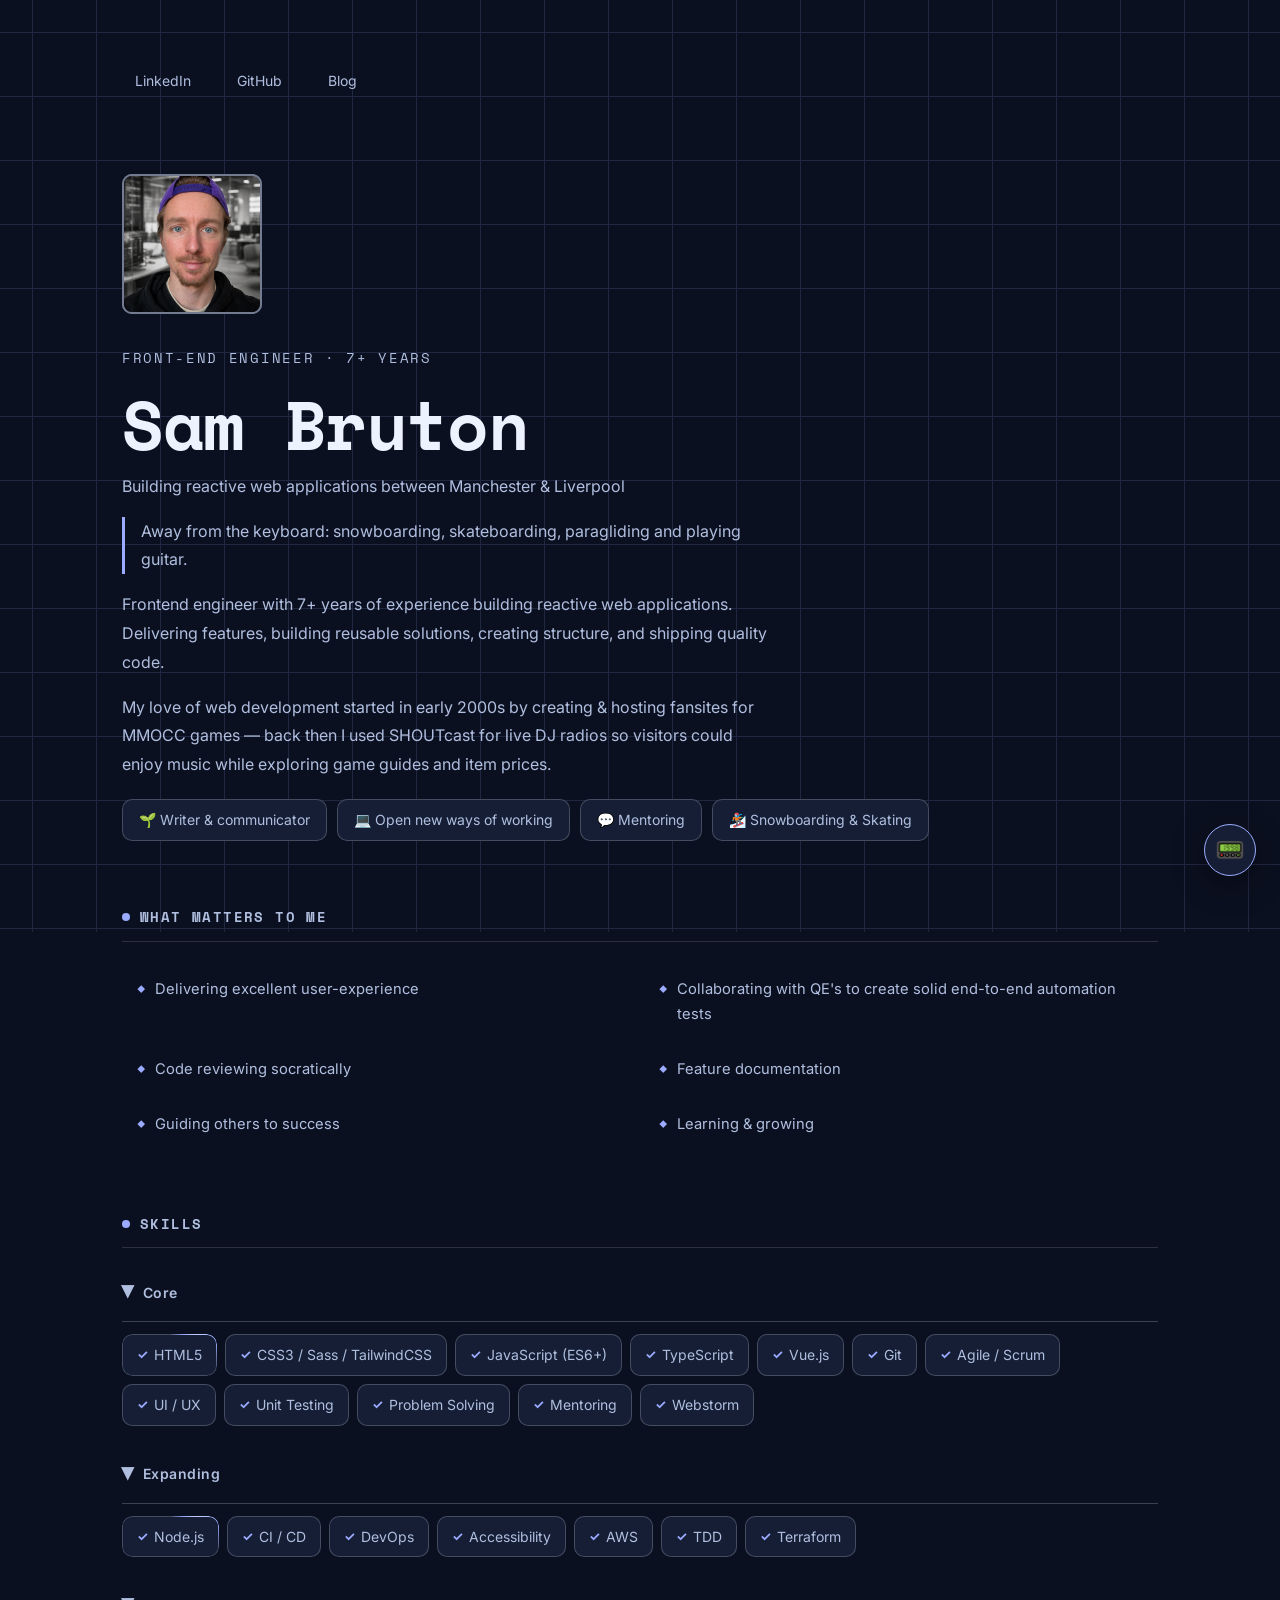
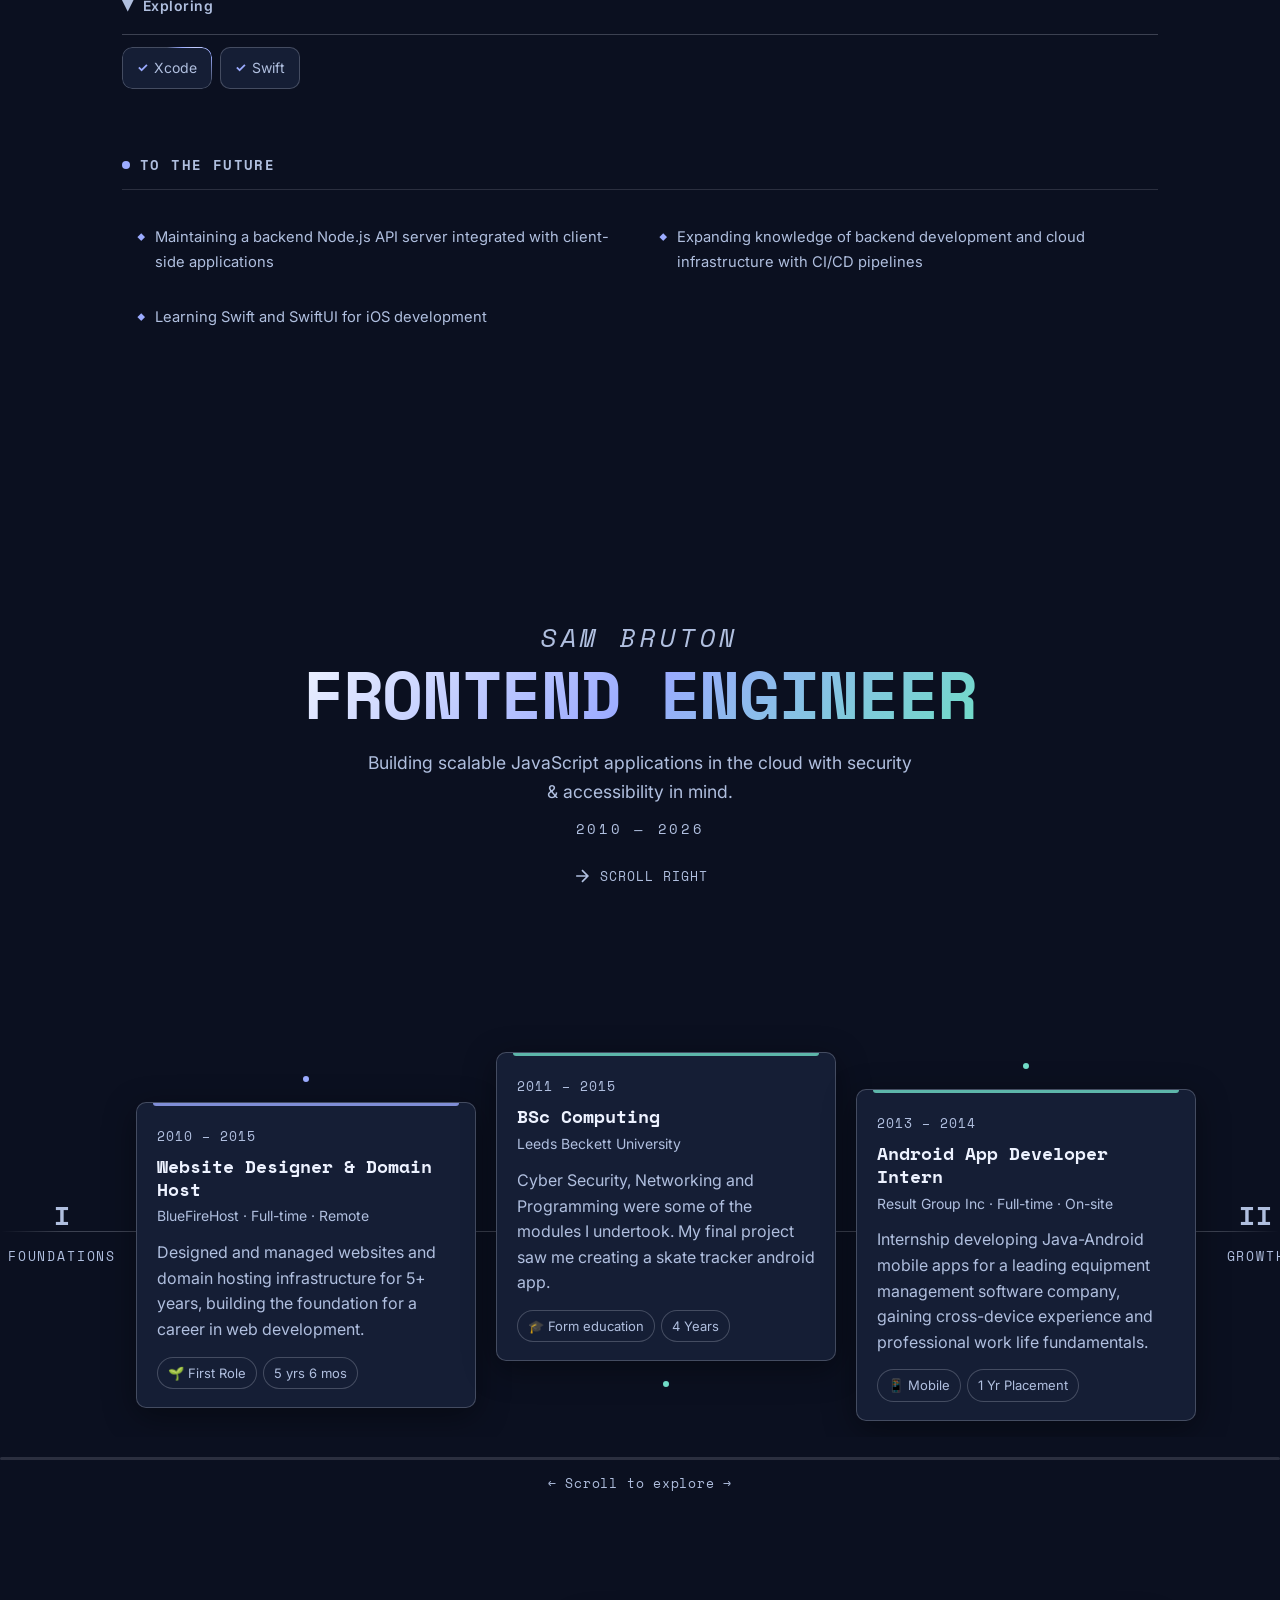
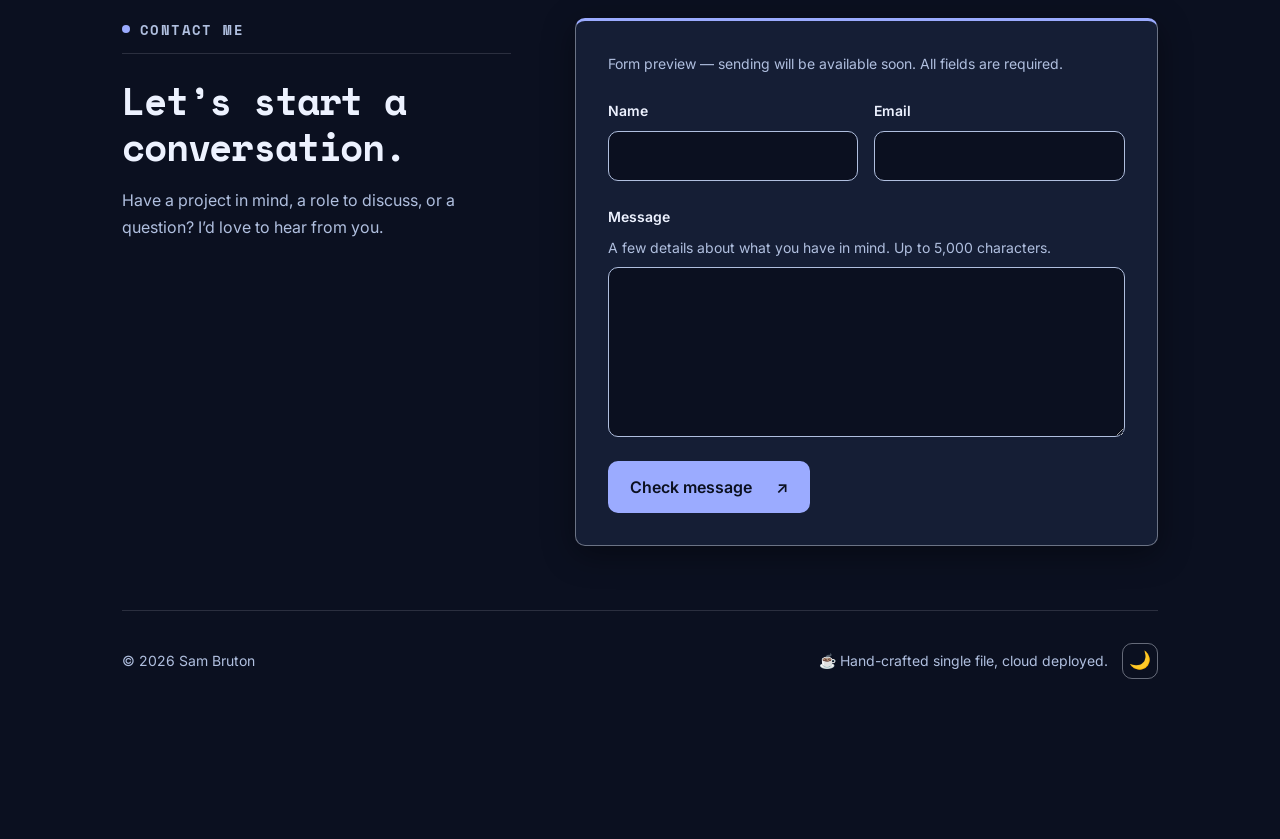
==== commit 2177b0f0: "Add themed accessible contact form UI below work experience" ====
--- a/index.html
+++ b/index.html
@@ -12,6 +12,7 @@
 	<!-- Small synchronous configuration applies validated preferences before paint. -->
 	<script src="./assets/themes/config.js"></script>
 	<link rel="stylesheet" href="./assets/main.css" />
+	<link rel="stylesheet" href="./assets/contact.css" />
 	<link rel="stylesheet" href="./assets/themes/themes.css" />
 </head>
 
@@ -352,6 +353,36 @@
 
 	<div class="container">
 
+
+		<section class="contact-section" id="contact" aria-labelledby="contact-heading">
+			<div class="contact-intro">
+				<p class="section-label">Contact me</p>
+				<h2 id="contact-heading">Let’s start a conversation.</h2>
+				<p>Have a project in mind, a role to discuss, or a question? I’d love to hear from you.</p>
+			</div>
+			<form class="contact-form" id="contact-form" aria-labelledby="contact-heading" aria-describedby="contact-preview">
+				<p class="contact-note" id="contact-preview">Form preview — sending will be available soon. All fields are required.</p>
+				<div class="contact-details">
+					<div class="contact-field">
+						<label for="contact-name">Name</label>
+						<input id="contact-name" name="name" type="text" autocomplete="name" maxlength="100" required>
+					</div>
+					<div class="contact-field">
+						<label for="contact-email">Email</label>
+						<input id="contact-email" name="email" type="email" autocomplete="email" inputmode="email" autocapitalize="none" spellcheck="false" maxlength="254" required>
+					</div>
+				</div>
+				<div class="contact-field">
+					<label for="contact-message">Message</label>
+					<p class="contact-note" id="contact-message-hint">A few details about what you have in mind. Up to 5,000 characters.</p>
+					<textarea id="contact-message" name="message" rows="6" maxlength="5000" aria-describedby="contact-message-hint" required></textarea>
+				</div>
+				<button class="contact-submit" id="contact-submit" type="button" disabled aria-describedby="contact-preview">Check message <span aria-hidden="true">↗</span></button>
+				<p class="contact-status" id="contact-status" role="status" aria-atomic="true"></p>
+				<noscript><p class="contact-note">Enable JavaScript to try the form preview.</p></noscript>
+			</form>
+		</section>
+
 		<!-- Footer -->
 		<footer class="site-footer reveal">
 			<p>&copy; 2026 Sam Bruton</p>
@@ -366,6 +397,7 @@
 	</div>
 
 	<script src="./assets/main.js" defer></script>
+	<script src="./assets/contact.js" defer></script>
 	<script src="./assets/themes/controller.js" defer></script>
 
 </body>
--- a/assets/contact.css
+++ b/assets/contact.css
@@ -0,0 +1,90 @@
+/* Contact form uses the active interest and colour-scheme tokens. */
+.contact-section {
+	display: grid;
+	grid-template-columns: minmax(0, 0.8fr) minmax(0, 1.2fr);
+	align-items: start;
+	gap: clamp(2rem, 5vw, 4rem);
+	scroll-margin-top: 2rem;
+}
+.contact-intro h2 {
+	font-family: var(--font-display);
+	font-size: clamp(1.8rem, 3vw, 2.6rem);
+	line-height: 1.2;
+	letter-spacing: -0.03em;
+	margin-bottom: 1rem;
+	overflow-wrap: anywhere;
+}
+.contact-intro > p:last-child {
+	color: var(--color-text-secondary);
+	max-width: 36ch;
+}
+.contact-form {
+	display: grid;
+	gap: 1.5rem;
+	min-width: 0;
+	padding: clamp(1.25rem, 3vw, 2rem);
+	border: 1px solid var(--color-border-strong);
+	border-top: 3px solid var(--color-accent);
+	border-radius: var(--card-radius);
+	background: var(--color-surface);
+	box-shadow: var(--card-shadow);
+}
+.contact-details {
+	display: grid;
+	grid-template-columns: repeat(2, minmax(0, 1fr));
+	gap: 1rem;
+}
+.contact-field { display: grid; gap: 0.5rem; min-width: 0; }
+.contact-field label { font-size: 0.875rem; font-weight: 600; }
+.contact-note, .contact-status {
+	font-size: 0.875rem;
+	line-height: 1.6;
+	color: var(--color-text-muted);
+}
+.contact-field input, .contact-field textarea {
+	width: 100%;
+	min-width: 0;
+	min-height: 48px;
+	padding: 0.75rem;
+	border: 1px solid var(--color-text-muted);
+	border-radius: min(var(--card-radius), 10px);
+	background: var(--color-bg);
+	color: var(--color-text-primary);
+	font: 1rem/1.5 var(--font-sans);
+	transition: border-color var(--transition-fast);
+}
+.contact-field textarea { resize: vertical; }
+.contact-field :is(input, textarea):hover { border-color: var(--color-accent); }
+.contact-form :is(input, textarea, button):focus-visible {
+	outline: 3px solid var(--color-accent);
+	outline-offset: 4px;
+}
+.contact-submit {
+	display: inline-flex;
+	align-items: center;
+	justify-content: space-between;
+	gap: 1.5rem;
+	justify-self: start;
+	min-height: 48px;
+	padding: 0.75rem 1.25rem;
+	border: 2px solid var(--color-accent);
+	border-radius: min(var(--card-radius), 10px);
+	background: var(--color-accent);
+	color: var(--color-bg);
+	font: 600 1rem/1.5 var(--font-sans);
+	cursor: pointer;
+	transition: background var(--transition-fast), color var(--transition-fast);
+}
+.contact-submit:hover { background: var(--color-surface); color: var(--color-accent); }
+.contact-submit:disabled { opacity: 0.6; cursor: not-allowed; }
+.contact-status:empty { display: none; }
+@media (max-width: 768px) {
+	.contact-section { grid-template-columns: minmax(0, 1fr); }
+}
+@media (max-width: 480px) {
+	.contact-details { grid-template-columns: minmax(0, 1fr); }
+	.contact-submit { justify-self: stretch; }
+}
+@media print {
+	.contact-section { display: none; }
+}
--- a/assets/themes/themes.css
+++ b/assets/themes/themes.css
@@ -122,7 +122,7 @@
 	position: fixed;
 	inset: auto 1.5rem 5.75rem auto;
 	margin: 0;
-	width: 18rem;
+	width: auto	;
 	max-width: calc(100vw - 3rem);
 	max-height: calc(100dvh - 7rem);
 	overflow-y: auto;
@@ -142,25 +142,23 @@
 .interest-panel h2 { font: 600 1.125rem/1.4 var(--font-sans); }
 .interest-close {
 	flex-shrink: 0;
-	width: 44px;
-	height: 44px;
+	width: 35px;
+	height: 35px;
 	border: 1px solid var(--color-border-strong);
 	border-radius: 50%;
 	font: 1.5rem/1 var(--font-sans);
 	background: transparent;
 	color: inherit;
 	cursor: pointer;
+	font-size: 12pt;
 }
 .interest-close:hover { background: var(--color-surface-raised); }
 .interest-form fieldset { border: 0; min-width: 0; }
 .interest-form legend { margin-bottom: 0.6rem; font-size: 0.875rem; color: var(--color-text-muted); }
-.interest-options { display: grid; gap: 0.5rem; }
+.interest-options { display: flex; gap: 0.5rem; }
 .interest-option {
-	display: grid;
-	position: relative;
-	grid-template-columns: 2rem minmax(0, 1fr);
-	gap: 0.65rem;
-	align-items: center;
+	display: flex;
+	justify-content: center;
 	padding: 0.75rem;
 	border: 1px solid var(--color-border-strong);
 	border-radius: 10px;
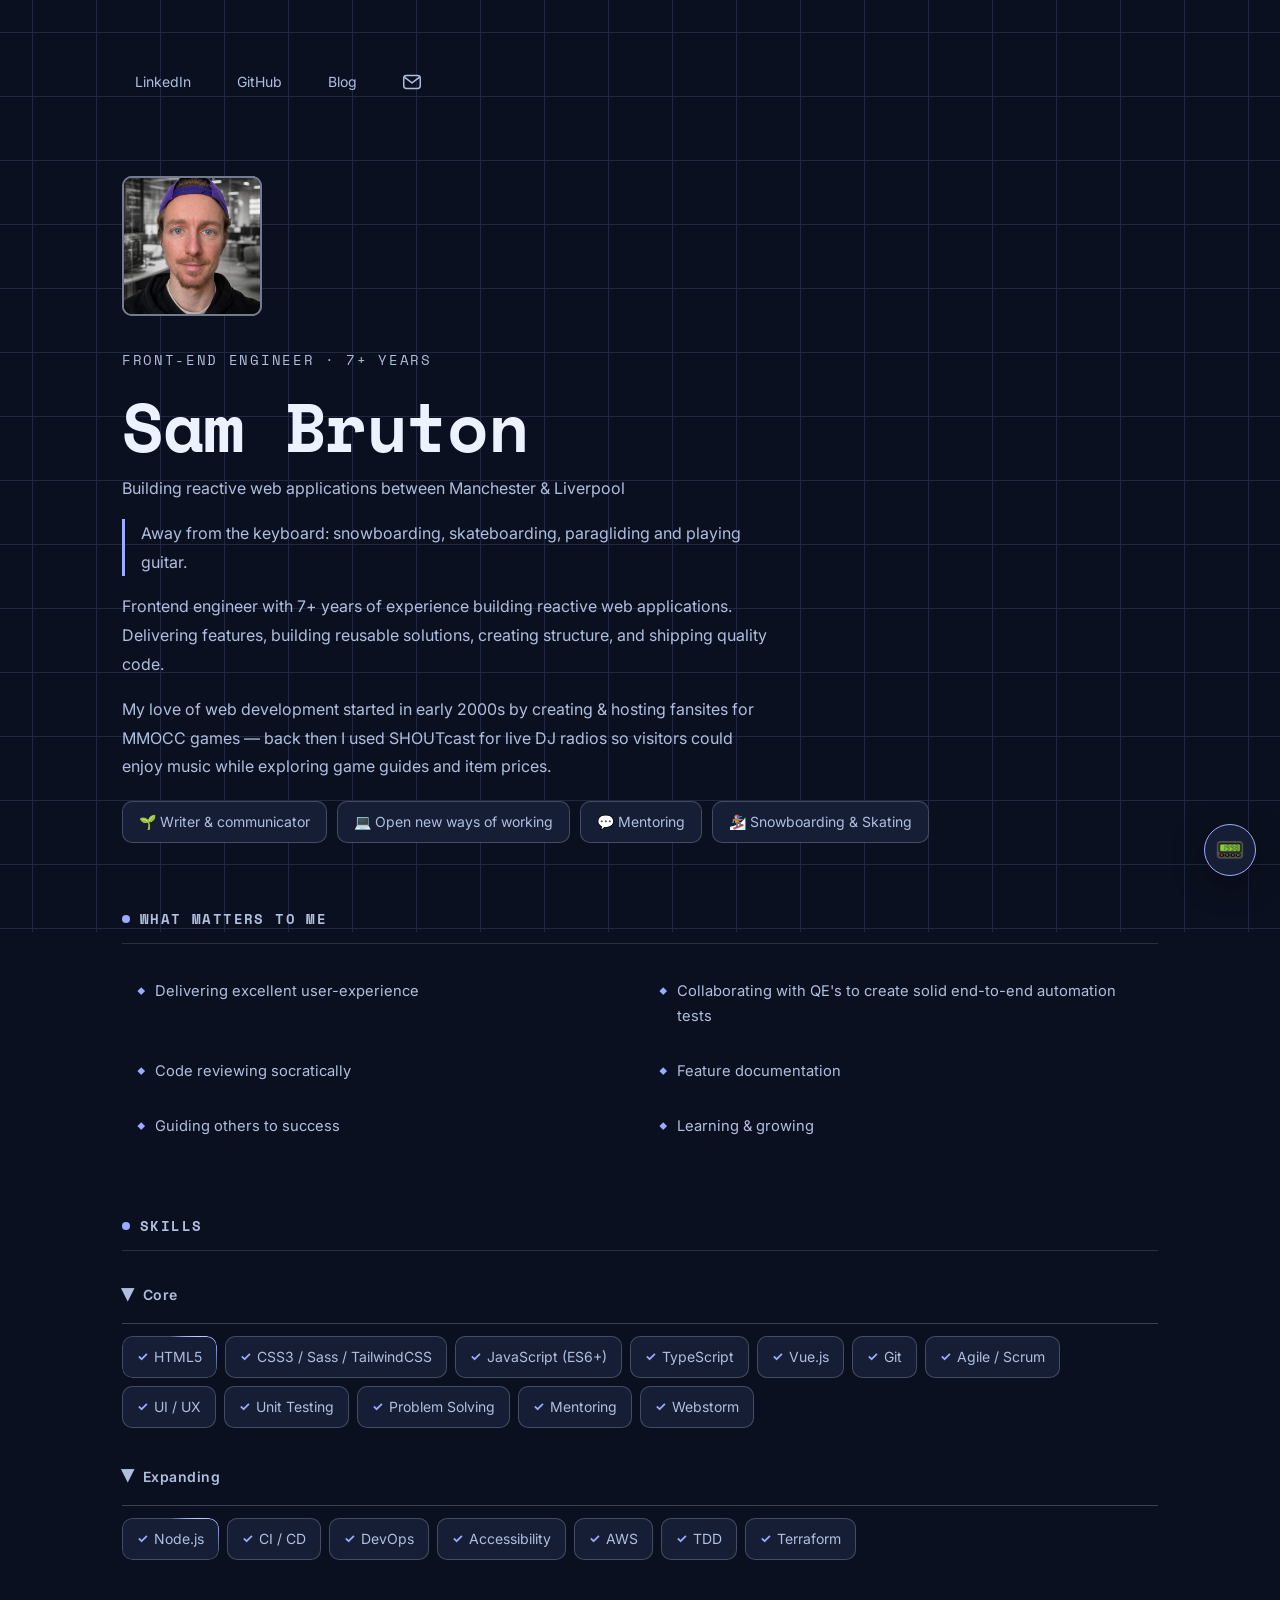
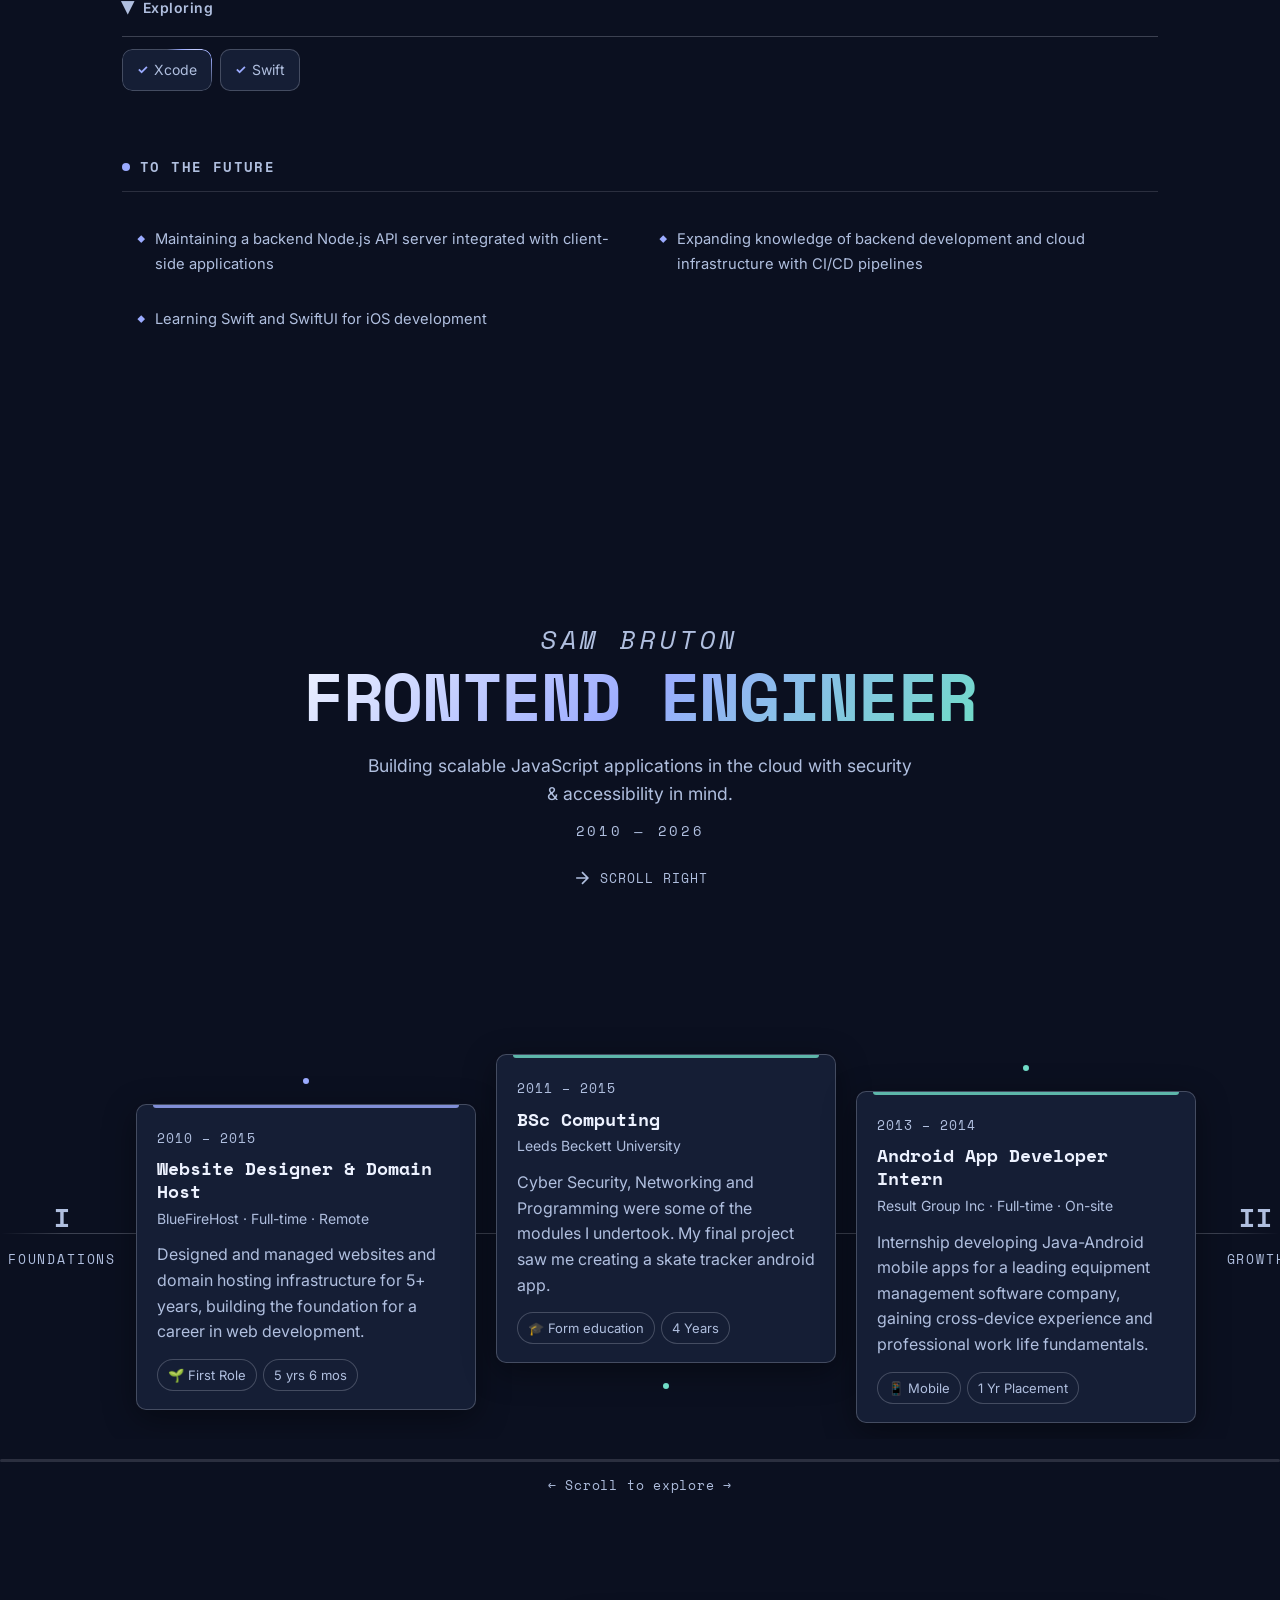
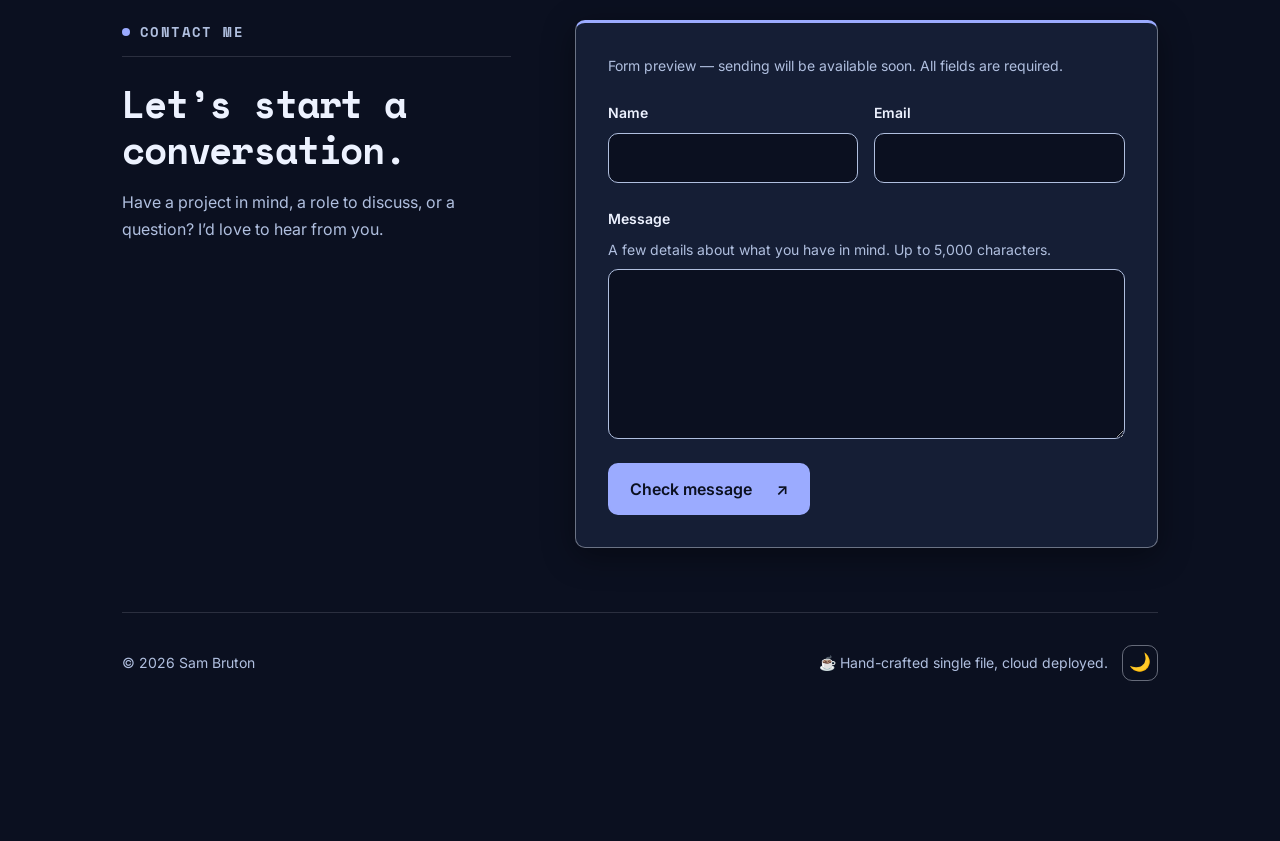
==== commit 0d477081: "Add accessible envelope navigation link to contact section" ====
--- a/index.html
+++ b/index.html
@@ -27,6 +27,12 @@
 				<a href="https://www.linkedin.com/in/sam-bruton/" target="_blank">LinkedIn</a>
 				<a href="https://github.com/Sambuxc" target="_blank">GitHub</a>
 				<a href="https://www.thefrontendist.com" target="_blank">Blog</a>
+				<a class="contact-nav-link" href="#contact" aria-label="Contact me" title="Contact me">
+					<svg width="22" height="22" viewBox="0 0 24 24" fill="none" stroke="currentColor" stroke-width="1.6" stroke-linecap="round" stroke-linejoin="round" aria-hidden="true" focusable="false">
+						<rect x="3" y="5" width="18" height="14" rx="3" />
+						<path d="m4 7 8 6 8-6" />
+					</svg>
+				</a>
 			</nav>
 		</header>
 
@@ -354,7 +360,7 @@
 	<div class="container">
 
 
-		<section class="contact-section" id="contact" aria-labelledby="contact-heading">
+		<section class="contact-section" id="contact" tabindex="-1" aria-labelledby="contact-heading">
 			<div class="contact-intro">
 				<p class="section-label">Contact me</p>
 				<h2 id="contact-heading">Let’s start a conversation.</h2>
--- a/assets/contact.css
+++ b/assets/contact.css
@@ -88,3 +88,14 @@
 @media print {
 	.contact-section { display: none; }
 }
+
+.header-links .contact-nav-link {
+	display: inline-flex;
+	align-items: center;
+	justify-content: center;
+	min-width: 44px;
+	min-height: 44px;
+	padding: 10px;
+}
+.header-links .contact-nav-link:hover { color: var(--color-accent); }
+.contact-nav-link svg { display: block; flex-shrink: 0; }
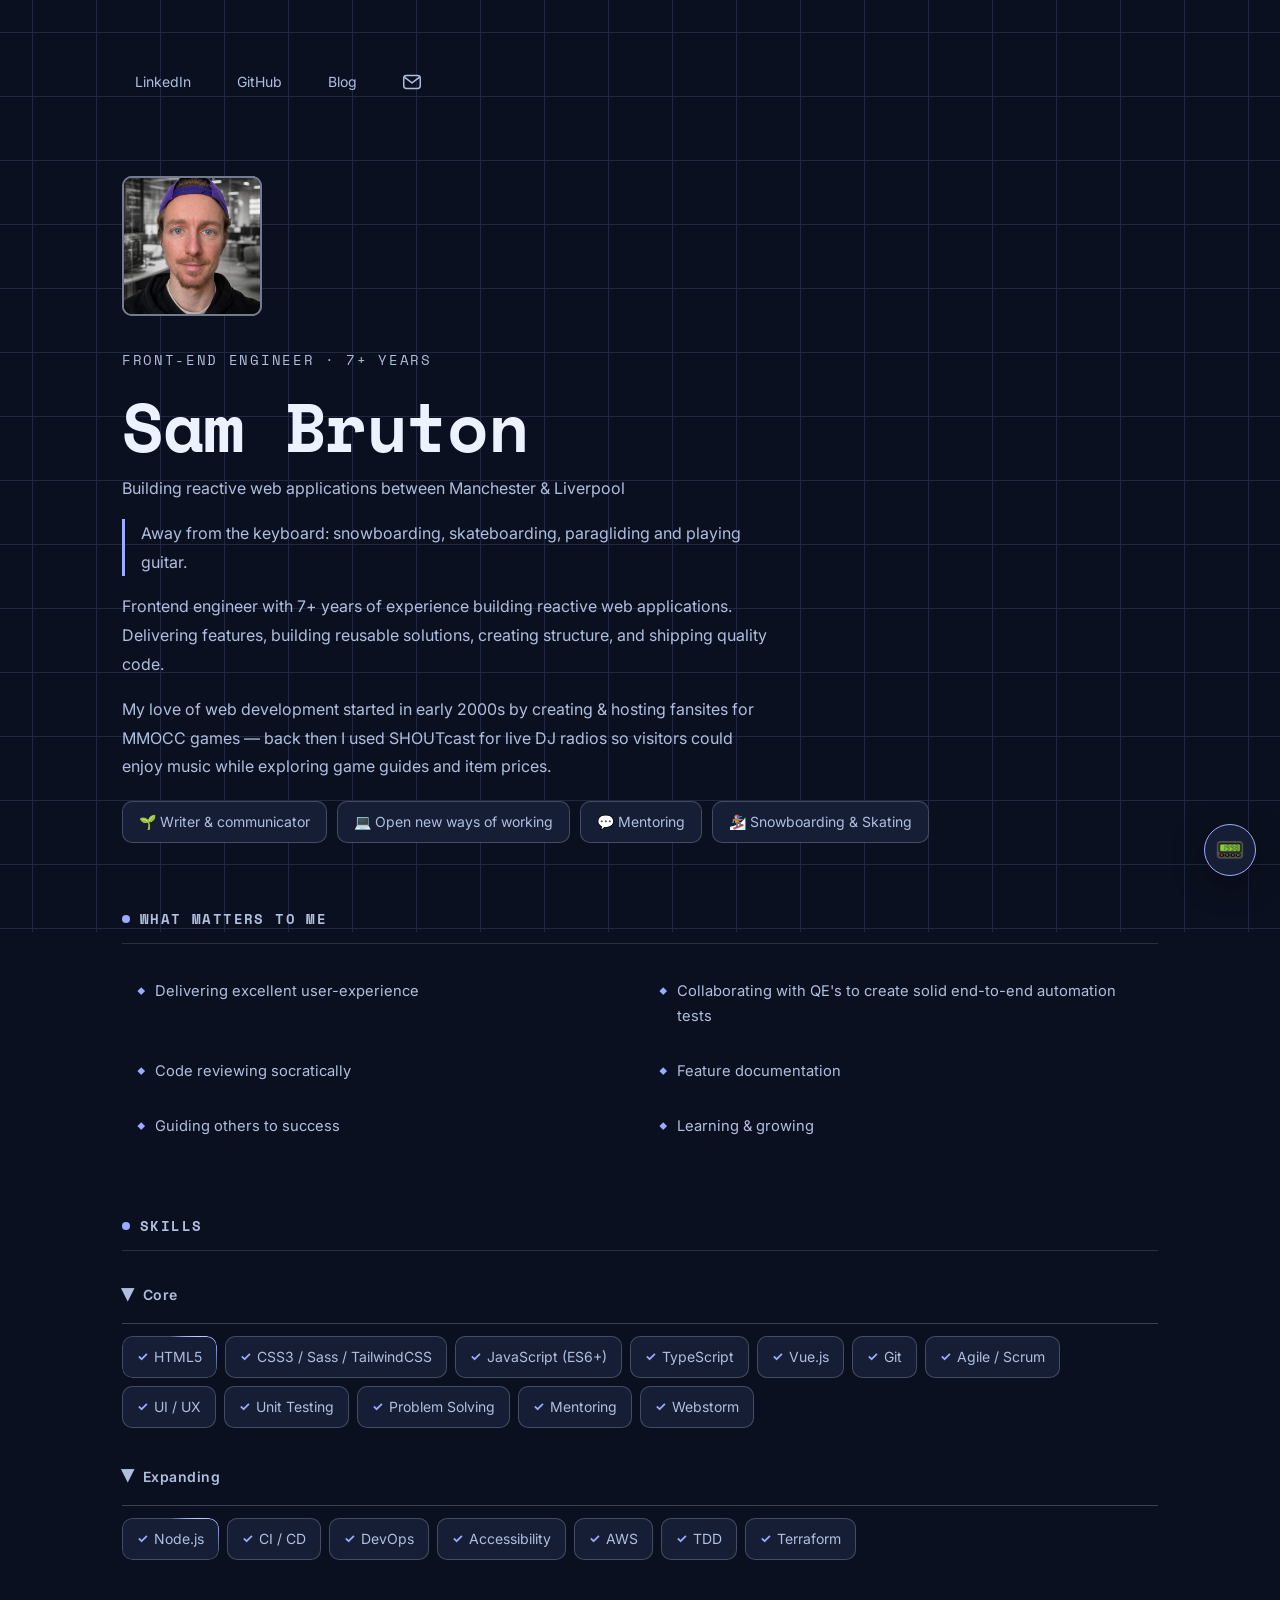
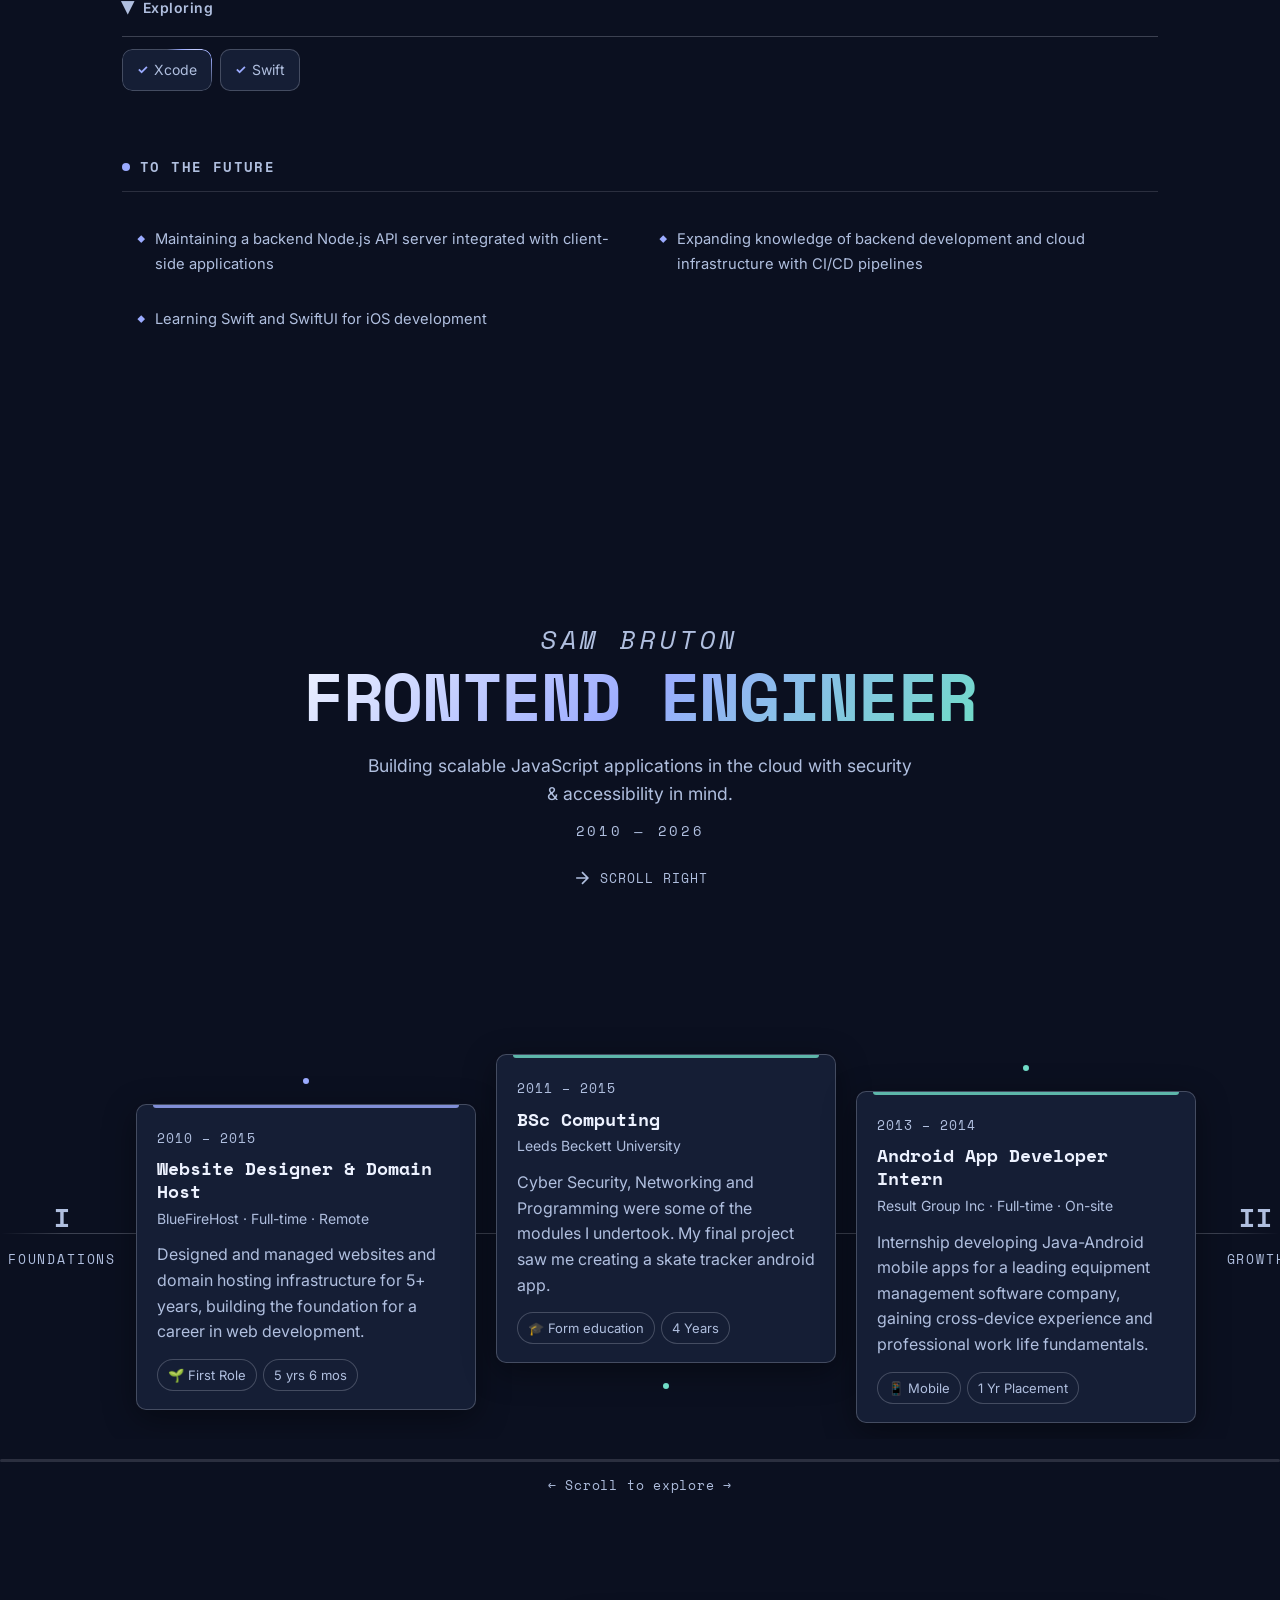
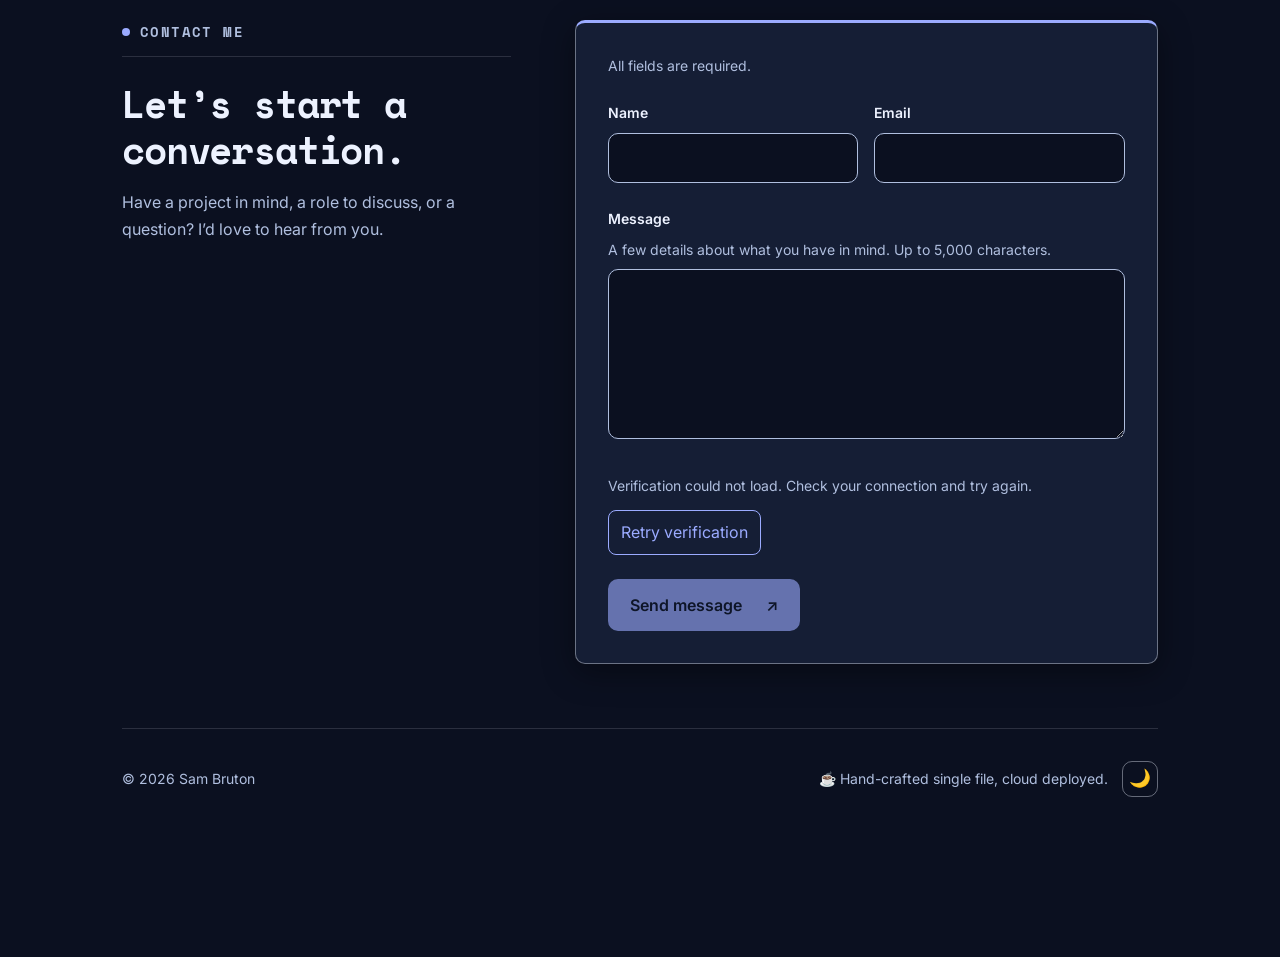
==== commit 76085b50: "Connect contact form to Lib-tech with Turnstile verification" ====
--- a/index.html
+++ b/index.html
@@ -366,12 +366,12 @@
 				<h2 id="contact-heading">Let’s start a conversation.</h2>
 				<p>Have a project in mind, a role to discuss, or a question? I’d love to hear from you.</p>
 			</div>
-			<form class="contact-form" id="contact-form" aria-labelledby="contact-heading" aria-describedby="contact-preview">
-				<p class="contact-note" id="contact-preview">Form preview — sending will be available soon. All fields are required.</p>
+			<form class="contact-form" id="contact-form" aria-labelledby="contact-heading" aria-describedby="contact-instructions">
+				<p class="contact-note" id="contact-instructions">All fields are required.</p>
 				<div class="contact-details">
 					<div class="contact-field">
 						<label for="contact-name">Name</label>
-						<input id="contact-name" name="name" type="text" autocomplete="name" maxlength="100" required>
+						<input id="contact-name" name="name" type="text" autocomplete="name" maxlength="30" required>
 					</div>
 					<div class="contact-field">
 						<label for="contact-email">Email</label>
@@ -383,9 +383,14 @@
 					<p class="contact-note" id="contact-message-hint">A few details about what you have in mind. Up to 5,000 characters.</p>
 					<textarea id="contact-message" name="message" rows="6" maxlength="5000" aria-describedby="contact-message-hint" required></textarea>
 				</div>
-				<button class="contact-submit" id="contact-submit" type="button" disabled aria-describedby="contact-preview">Check message <span aria-hidden="true">↗</span></button>
+				<div class="contact-verification">
+					<div id="contact-turnstile"></div>
+					<p class="contact-note" id="contact-verification-status" role="status" aria-atomic="true">Loading verification…</p>
+					<button class="contact-verification-retry" id="contact-verification-retry" type="button" hidden>Retry verification</button>
+				</div>
+				<button class="contact-submit" id="contact-submit" type="button" disabled aria-describedby="contact-instructions">Send message <span aria-hidden="true">↗</span></button>
 				<p class="contact-status" id="contact-status" role="status" aria-atomic="true"></p>
-				<noscript><p class="contact-note">Enable JavaScript to try the form preview.</p></noscript>
+				<noscript><p class="contact-note">Enable JavaScript to verify and send your message.</p></noscript>
 			</form>
 		</section>
 
--- a/assets/contact.css
+++ b/assets/contact.css
@@ -99,3 +99,20 @@
 }
 .header-links .contact-nav-link:hover { color: var(--color-accent); }
 .contact-nav-link svg { display: block; flex-shrink: 0; }
+
+.contact-verification { min-width: 0; display: grid; gap: 0.75rem; }
+.contact-verification-retry {
+	justify-self: start;
+	min-height: 44px;
+	padding: 0.5rem 0.75rem;
+	border: 1px solid var(--color-accent);
+	border-radius: 8px;
+	background: var(--color-surface);
+	color: var(--color-accent);
+	font: inherit;
+	cursor: pointer;
+}
+.contact-verification-retry[hidden] { display: none; }
+@media (max-width: 360px) {
+	.contact-form { padding-inline: 0.75rem; }
+}
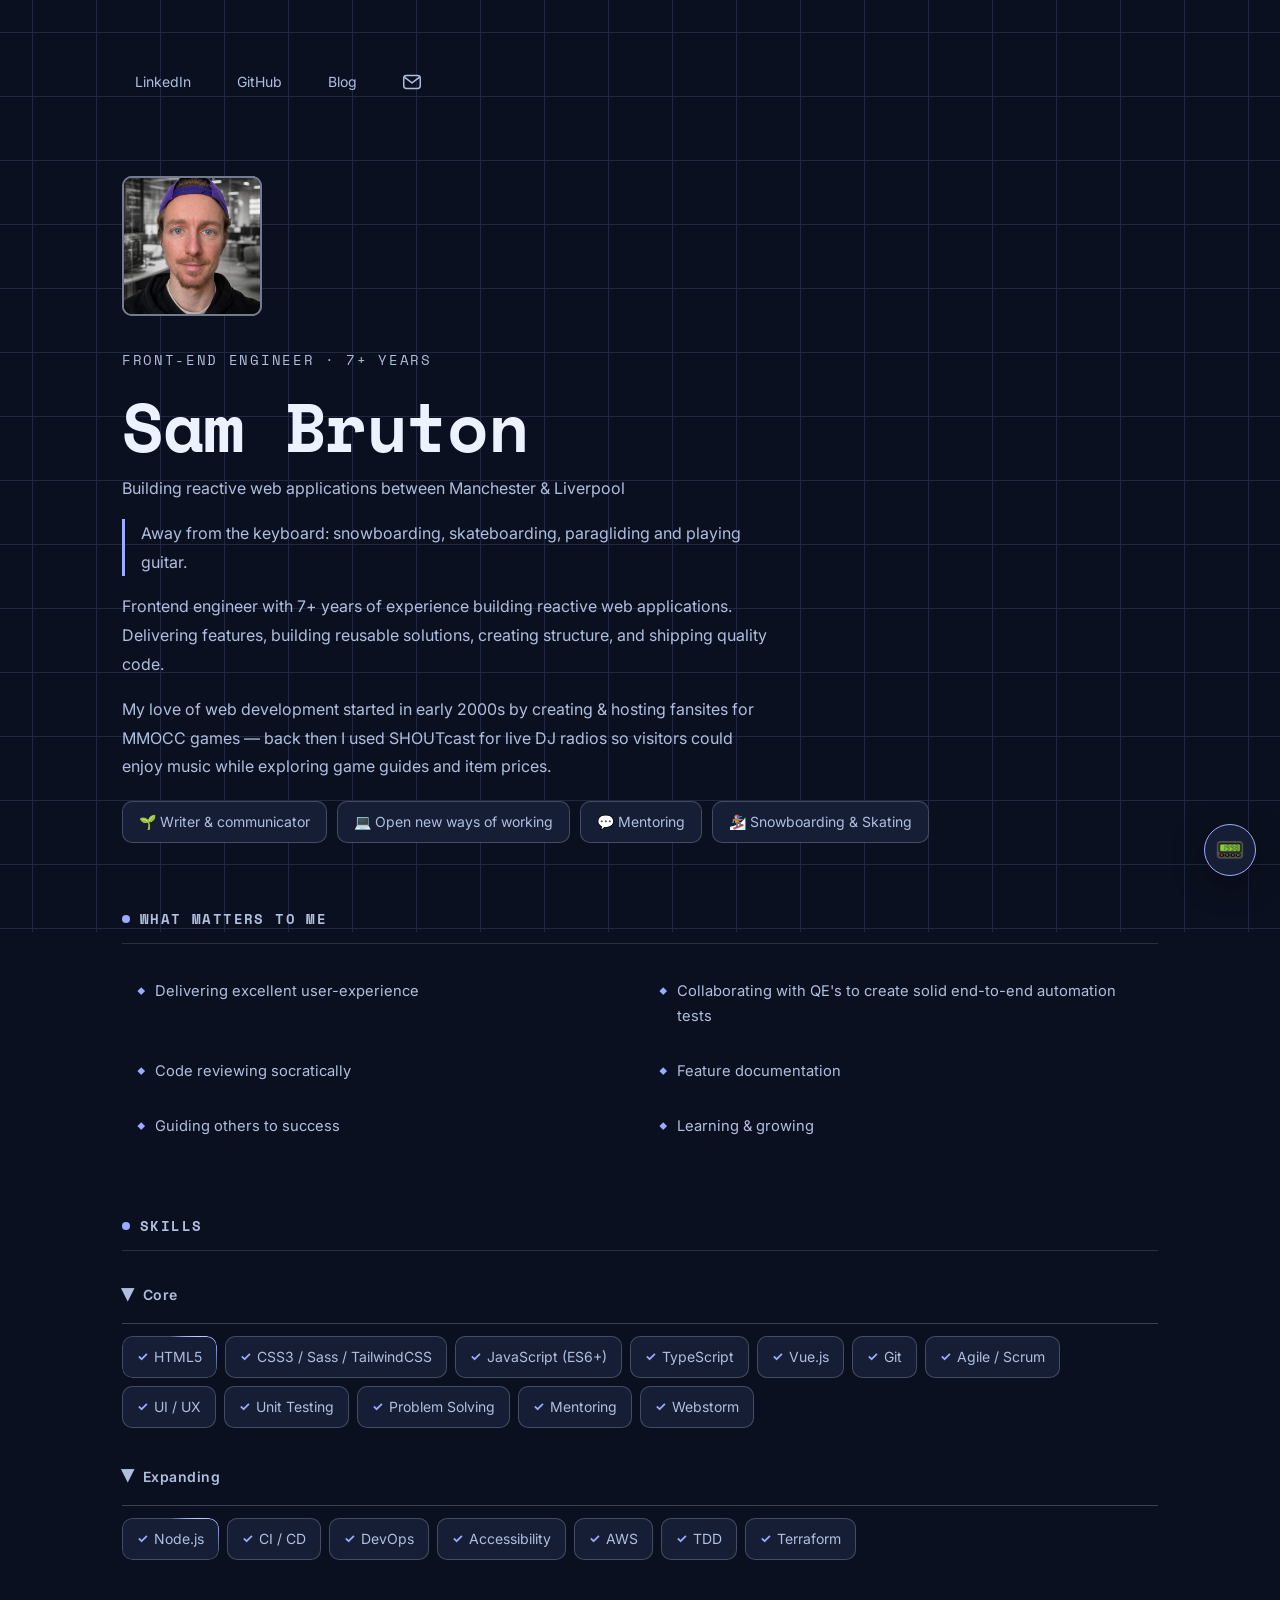
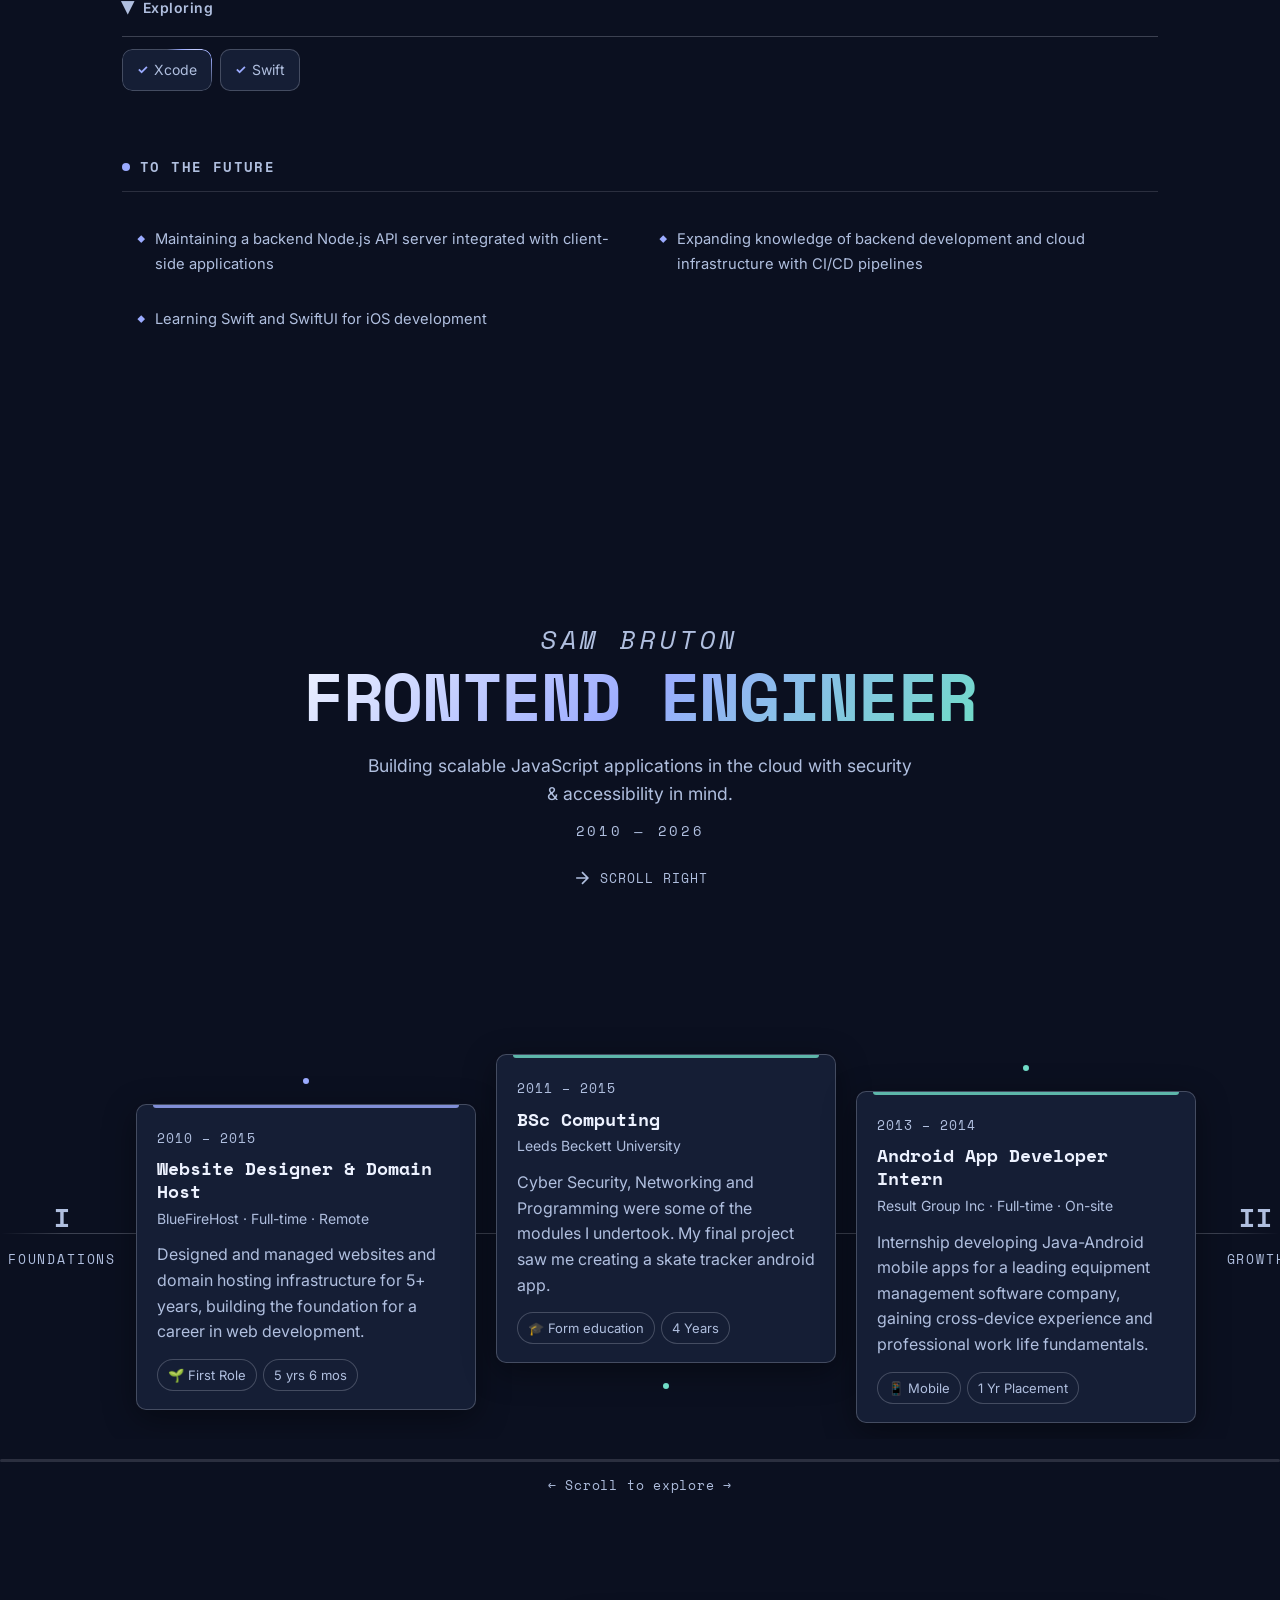
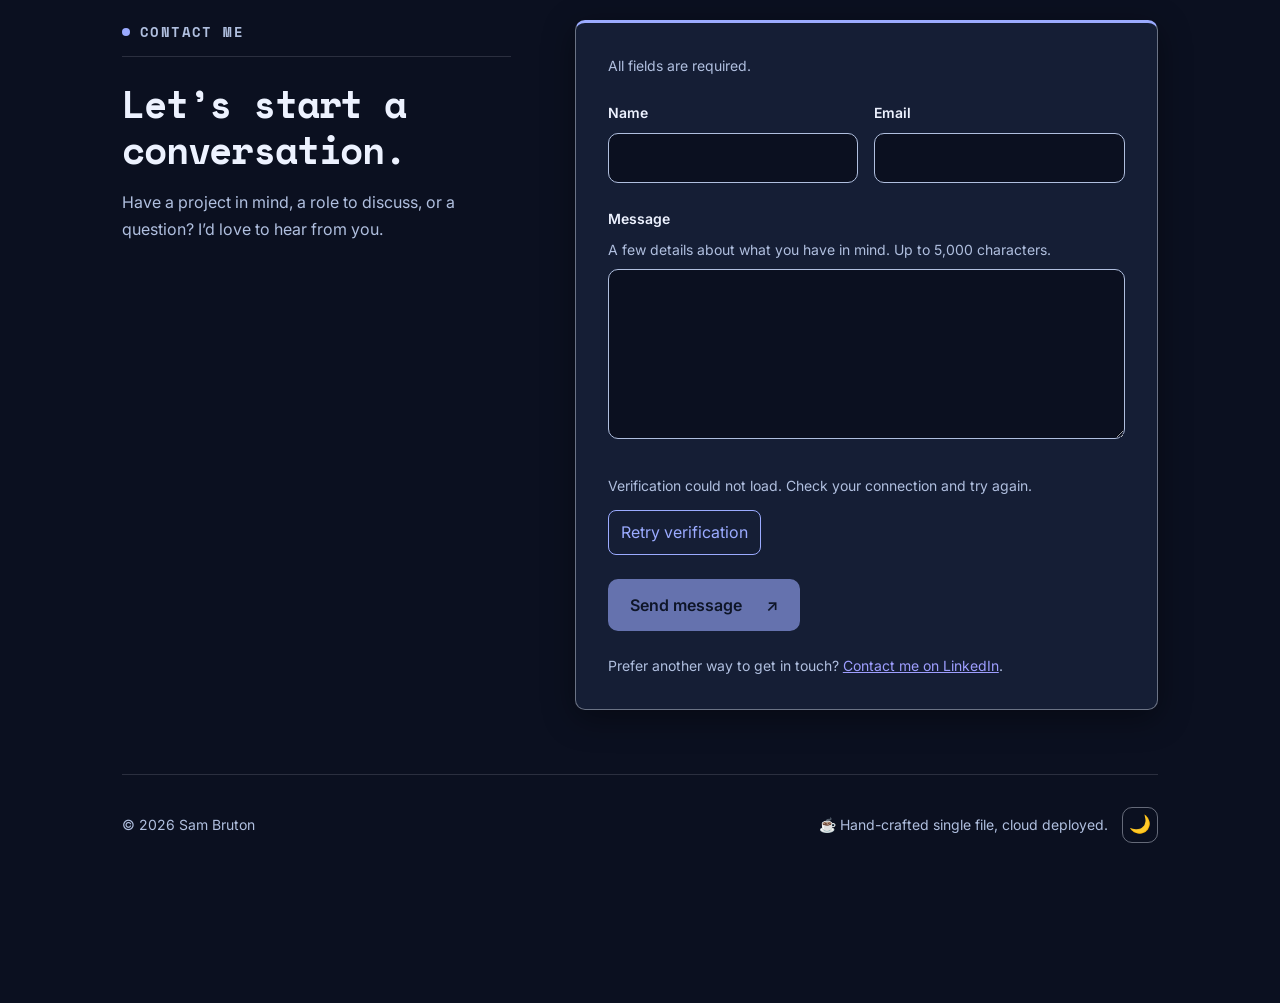
==== commit 2a9c7025: "Enable native contact submission and add LinkedIn fallback" ====
--- a/index.html
+++ b/index.html
@@ -388,9 +388,10 @@
 					<p class="contact-note" id="contact-verification-status" role="status" aria-atomic="true">Loading verification…</p>
 					<button class="contact-verification-retry" id="contact-verification-retry" type="button" hidden>Retry verification</button>
 				</div>
-				<button class="contact-submit" id="contact-submit" type="button" disabled aria-describedby="contact-instructions">Send message <span aria-hidden="true">↗</span></button>
+				<button class="contact-submit" id="contact-submit" type="submit" disabled aria-describedby="contact-instructions">Send message <span aria-hidden="true">↗</span></button>
 				<p class="contact-status" id="contact-status" role="status" aria-atomic="true"></p>
-				<noscript><p class="contact-note">Enable JavaScript to verify and send your message.</p></noscript>
+				<p class="contact-note">Prefer another way to get in touch? <a href="https://www.linkedin.com/in/sam-bruton/">Contact me on LinkedIn</a>.</p>
+				<noscript><p class="contact-note">This form needs JavaScript. You can contact me using the LinkedIn link above.</p></noscript>
 			</form>
 		</section>
 
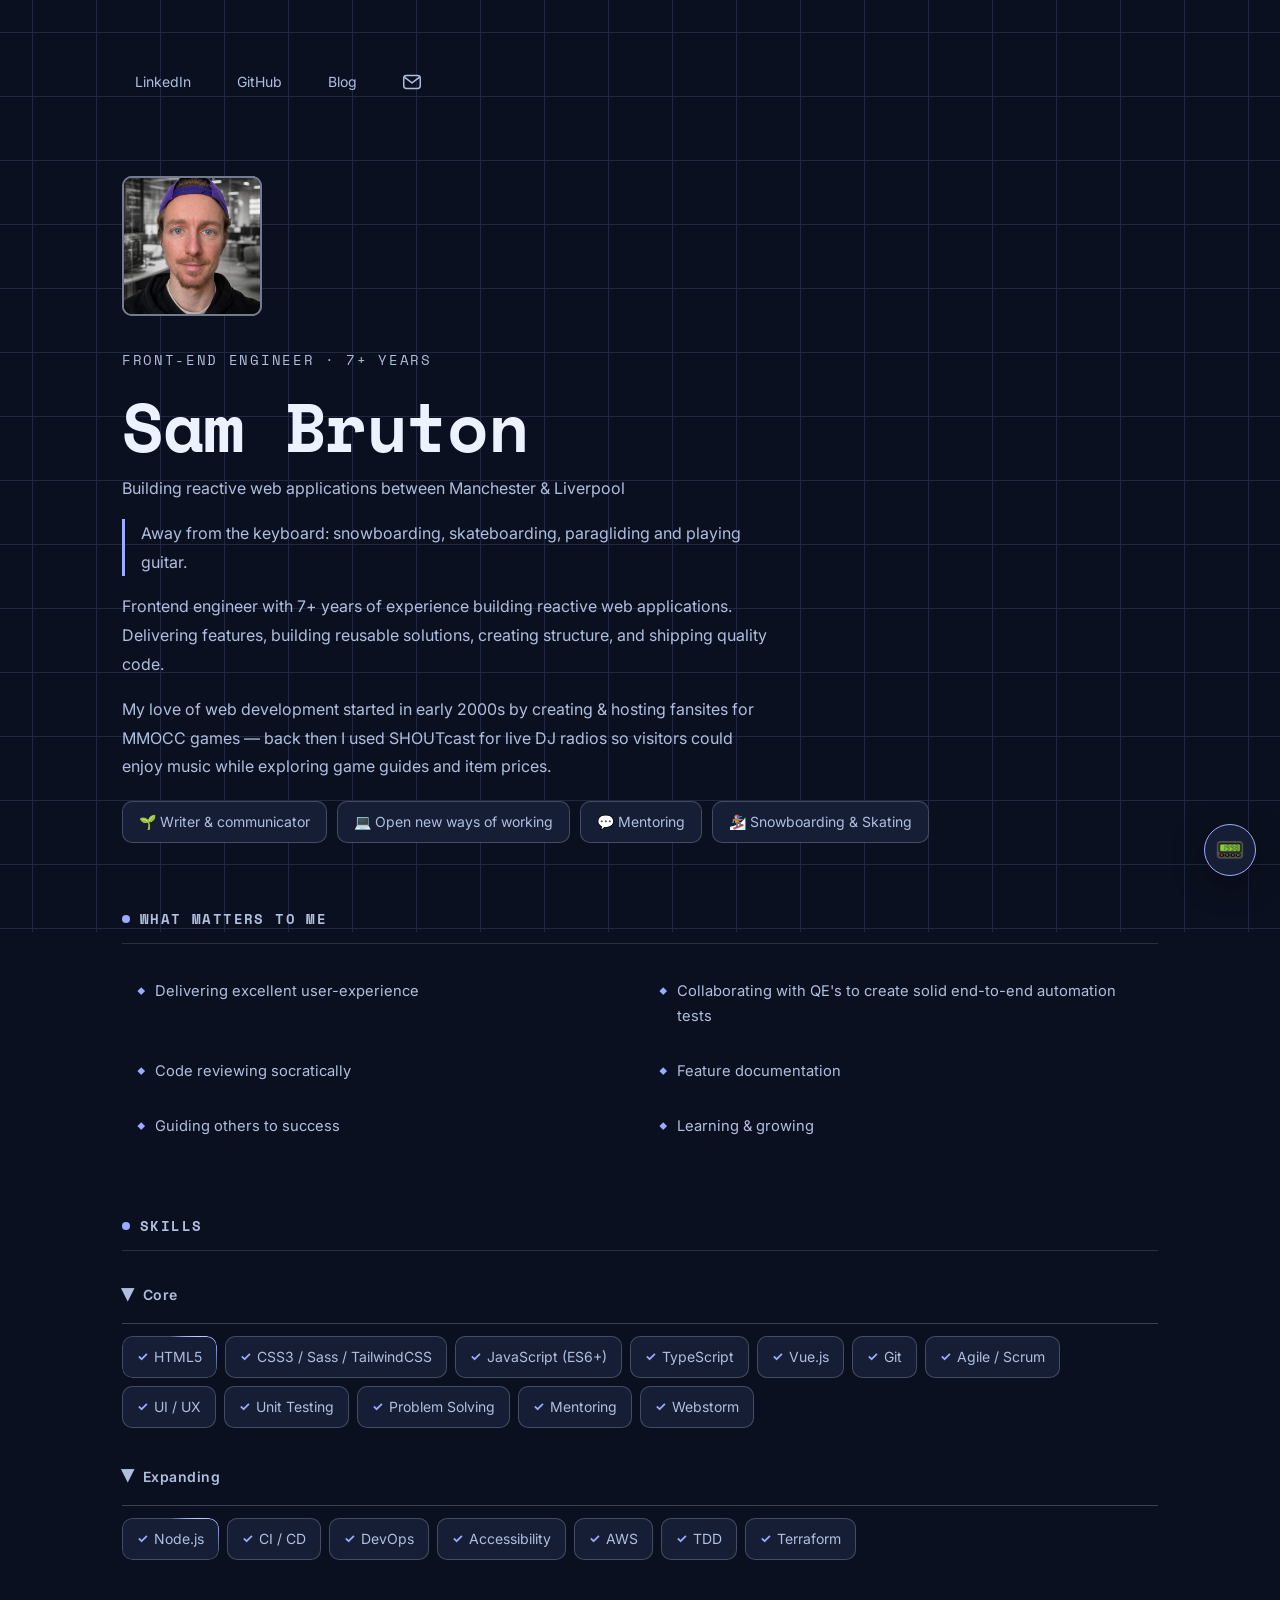
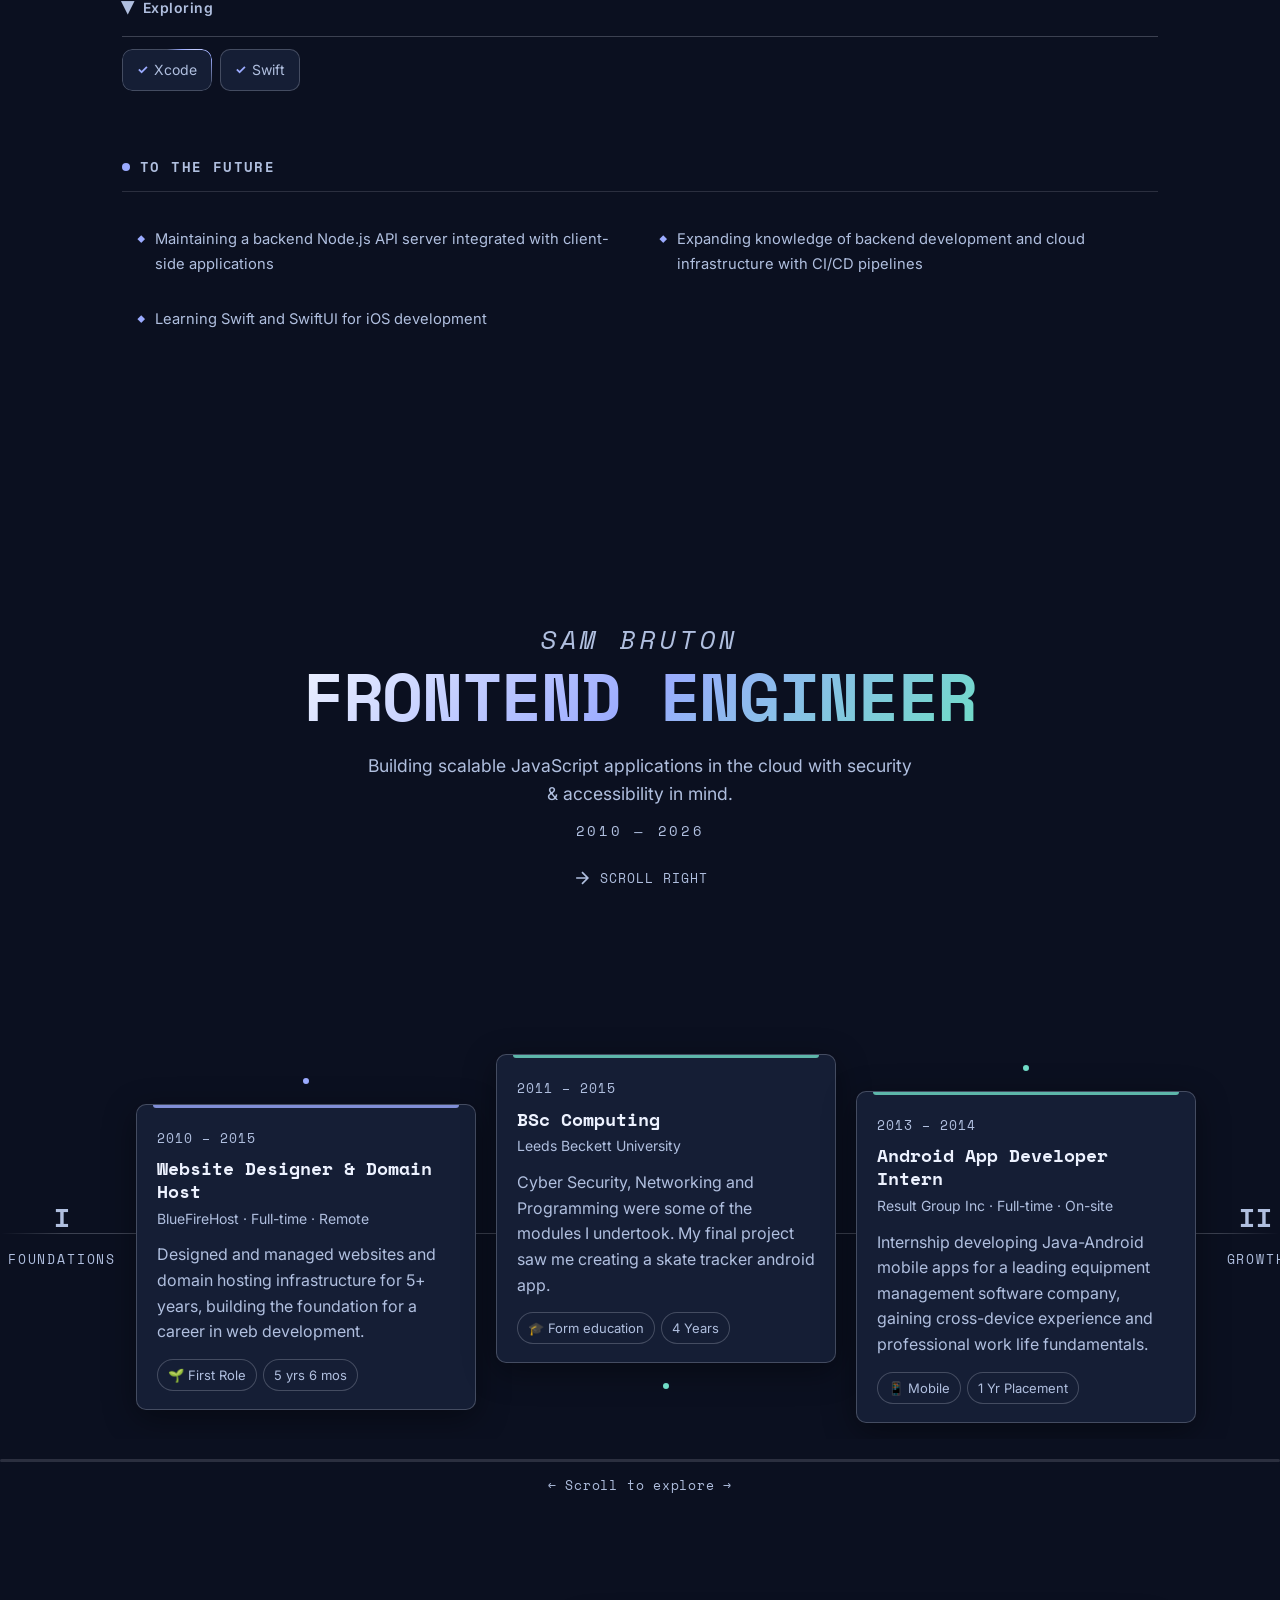
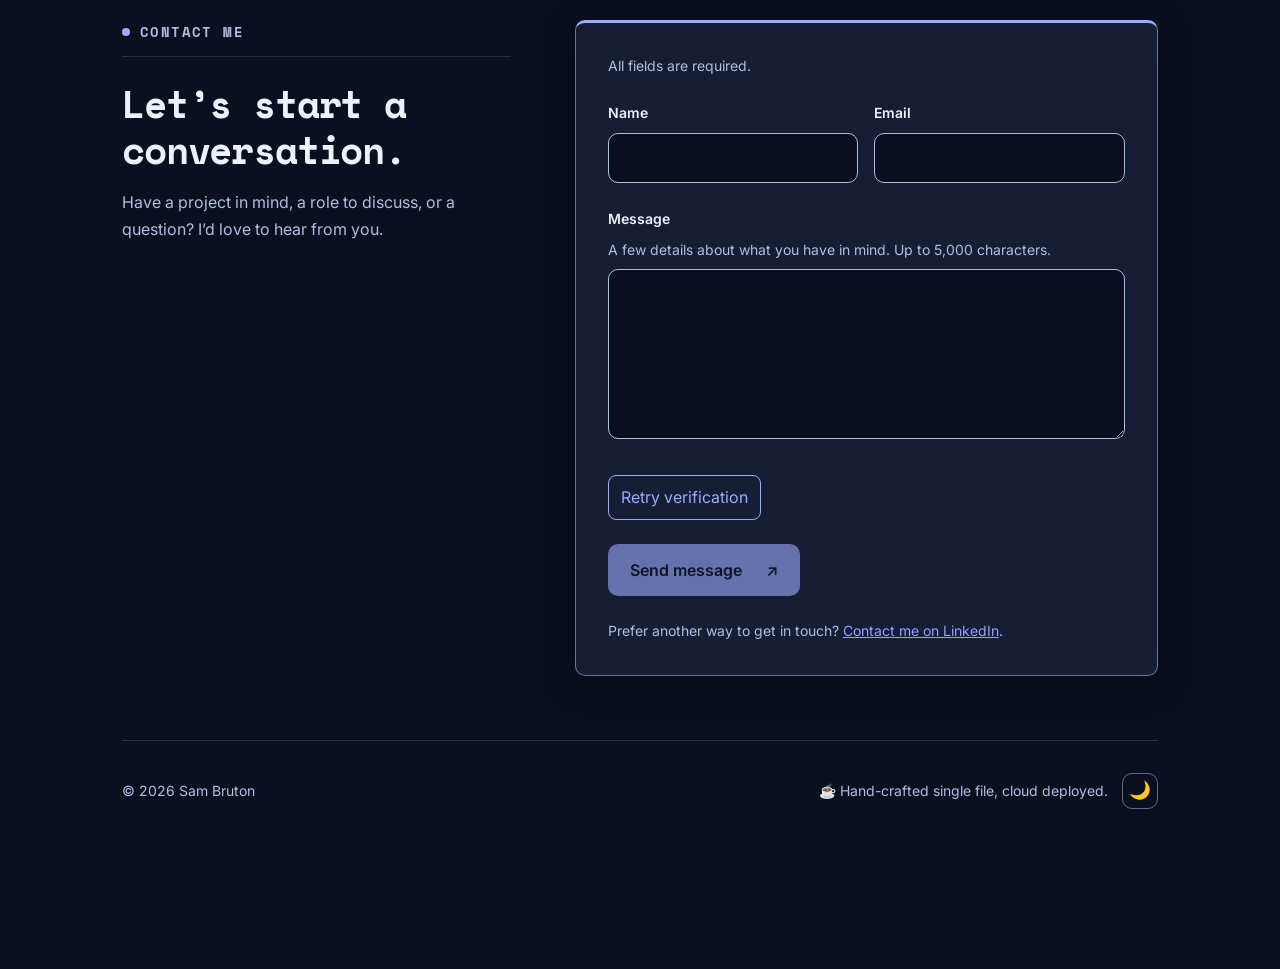
==== commit 9476a150: "Remove duplicate Turnstile status element" ====
--- a/index.html
+++ b/index.html
@@ -385,7 +385,6 @@
 				</div>
 				<div class="contact-verification">
 					<div id="contact-turnstile"></div>
-					<p class="contact-note" id="contact-verification-status" role="status" aria-atomic="true">Loading verification…</p>
 					<button class="contact-verification-retry" id="contact-verification-retry" type="button" hidden>Retry verification</button>
 				</div>
 				<button class="contact-submit" id="contact-submit" type="submit" disabled aria-describedby="contact-instructions">Send message <span aria-hidden="true">↗</span></button>
